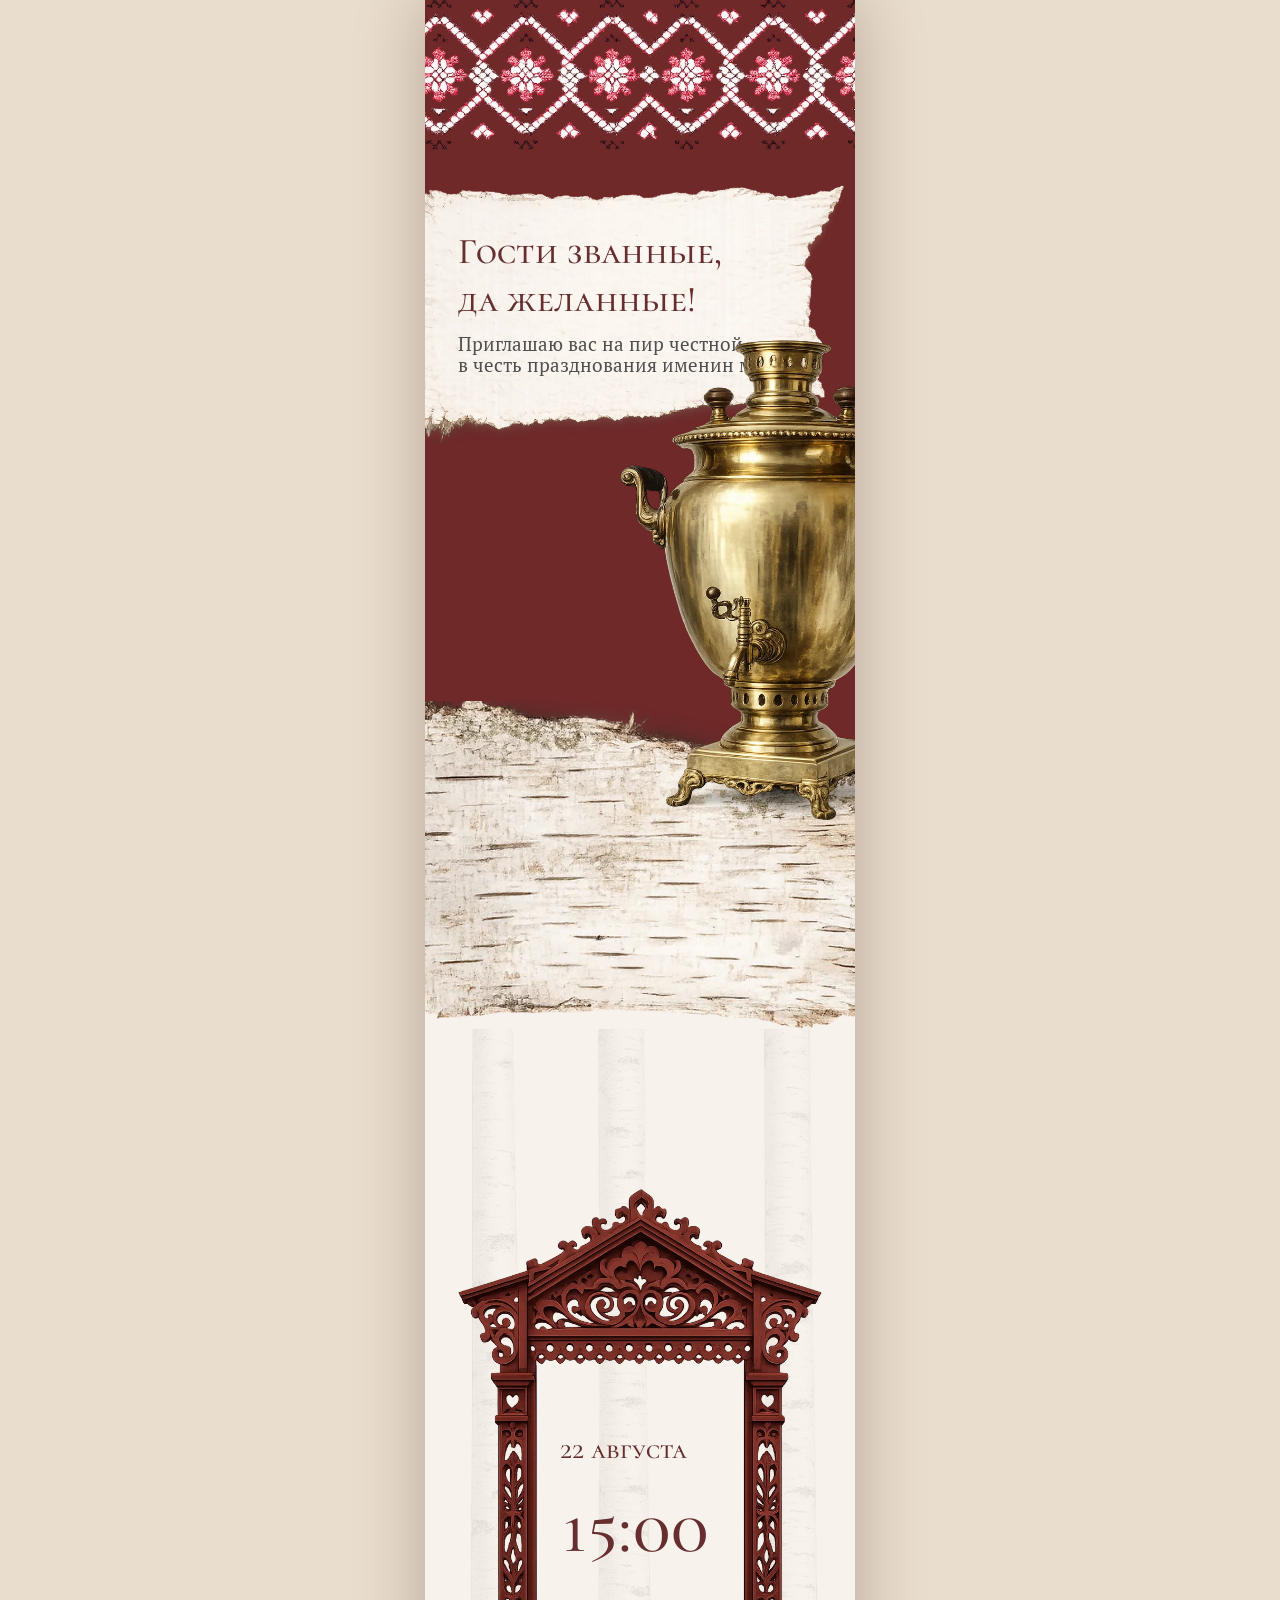
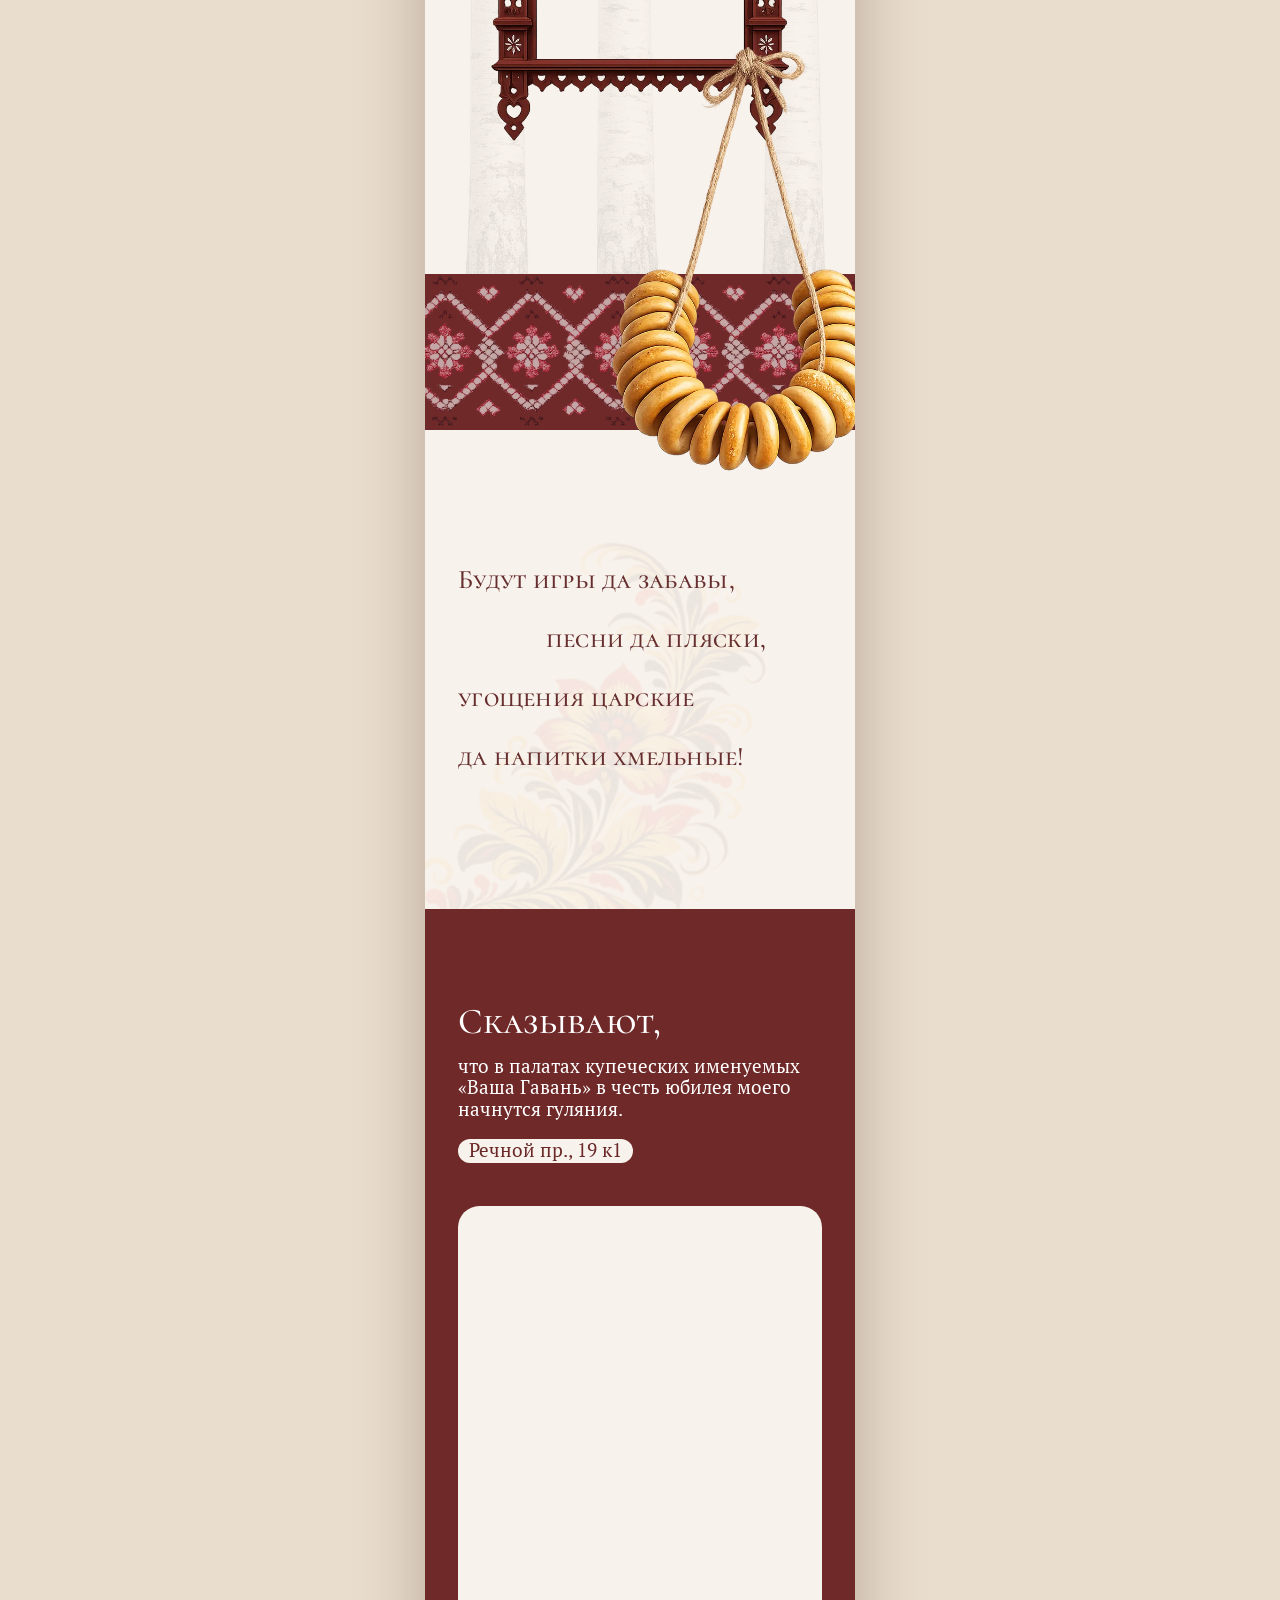
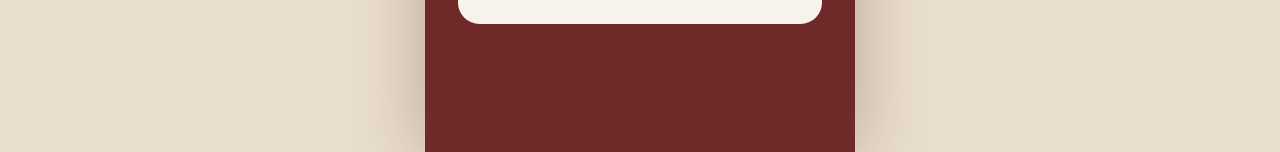
==== index.html @ eab1fe9a "feat: веб-приглашение на юбилей по макету Figma Одностраничник в русском стиле: орнаменты, самовар, " ====
<!DOCTYPE html>
<html lang="ru">
<head>
<meta charset="utf-8">
<meta name="viewport" content="width=device-width, initial-scale=1, viewport-fit=cover">
<title>Гости званные, да желанные! — 22 августа</title>

<meta name="description" content="Приглашаю вас на пир честной в честь празднования именин моих. 22 августа в 15:00, палаты купеческие «Ваша Гавань».">
<meta name="theme-color" content="#6f2929">

<meta property="og:type" content="website">
<meta property="og:title" content="Гости званные, да желанные!">
<meta property="og:description" content="Пир честной 22 августа в 15:00. Палаты купеческие «Ваша Гавань», Речной пр., 19 к1.">
<meta property="og:image" content="assets/img/og-preview.jpg">
<meta property="og:locale" content="ru_RU">
<meta name="twitter:card" content="summary_large_image">

<link rel="preconnect" href="https://fonts.googleapis.com">
<link rel="preconnect" href="https://fonts.gstatic.com" crossorigin>
<link href="https://fonts.googleapis.com/css2?family=Cormorant+Unicase:wght@500;600&family=PT+Serif:ital,wght@0,400;0,700&display=swap" rel="stylesheet">

<link rel="stylesheet" href="assets/css/style.css">
</head>
<body>

<main class="stage" id="stage">

  <!-- ============ 1. Зов ============ -->
  <section class="scene" aria-labelledby="title">

    <div class="plate plate--crimson" data-node="70:189"></div>

    <div class="art art--ornament-top reveal reveal--drop" aria-hidden="true" data-node="70:216">
      <img src="assets/img/ornament-top.webp" alt="" fetchpriority="high">
    </div>

    <div class="art art--samovar reveal reveal--from-right" aria-hidden="true" data-node="70:214">
      <img src="assets/img/samovar.webp" alt="">
    </div>

    <div class="art art--torn reveal reveal--fade" aria-hidden="true" data-node="70:212">
      <img src="assets/img/torn-paper.webp" alt="">
    </div>

    <h1 class="t t--display t--call reveal reveal--up" id="title" data-node="70:179">
      Гости званные,<br>да желанные!
    </h1>

    <p class="t t--body t--call-sub reveal reveal--up" data-delay="140" data-node="70:213">
      Приглашаю вас на пир честной<br>в честь празднования именин моих.
    </p>

    <div class="art art--birch reveal reveal--fade" aria-hidden="true" data-node="70:211">
      <img src="assets/img/birch.webp" alt="" loading="lazy">
    </div>

    <div class="art art--texture" aria-hidden="true" data-node="70:197">
      <img src="assets/img/bg-texture.webp" alt="" loading="lazy">
    </div>
  </section>

  <!-- ============ 2. Час ============ -->
  <section class="scene" aria-label="Дата и время">

    <div class="plate plate--band" data-node="70:239"></div>

    <div class="art art--nalichnik reveal reveal--scale" aria-hidden="true" data-node="70:218">
      <img src="assets/img/nalichnik.webp" alt="" loading="lazy">
    </div>

    <p class="t t--display t--date reveal reveal--up" data-delay="200" data-node="70:219">
      <time datetime="2026-08-22">22 августа</time>
    </p>

    <p class="t t--display t--time reveal reveal--up" data-delay="320" data-node="70:220">
      <time datetime="2026-08-22T15:00">15:00</time>
    </p>

    <div class="art art--ornament-mid reveal reveal--fade" aria-hidden="true" data-node="70:223">
      <img src="assets/img/ornament-top.webp" alt="" loading="lazy">
    </div>

    <div class="art art--baranki reveal reveal--drop" aria-hidden="true" data-node="70:222">
      <img src="assets/img/baranki.webp" alt="" loading="lazy">
    </div>
  </section>

  <!-- ============ 3. Забавы ============ -->
  <section class="scene" aria-label="Что будет на празднике">

    <div class="art art--floral" aria-hidden="true" data-node="70:221">
      <div class="art__tilt"><img src="assets/img/floral.webp" alt="" loading="lazy"></div>
    </div>

    <p class="t t--display t--feast t--feast-1 reveal reveal--up" data-node="70:224">Будут игры да забавы,</p>
    <p class="t t--display t--feast t--feast-2 reveal reveal--up" data-delay="120" data-node="70:225">песни да пляски,</p>
    <p class="t t--display t--feast t--feast-3 reveal reveal--up" data-delay="240" data-node="70:226">угощения царские</p>
    <p class="t t--display t--feast t--feast-4 reveal reveal--up" data-delay="360" data-node="70:227">да напитки хмельные!</p>

    <span class="treat treat--1 reveal reveal--scale" data-delay="200" aria-hidden="true" data-node="70:230"></span>
    <span class="treat treat--2 reveal reveal--scale" data-delay="440" aria-hidden="true" data-node="70:232"></span>
  </section>

  <!-- ============ 4. Место ============ -->
  <section class="scene" aria-labelledby="where-title">

    <div class="plate plate--foot" data-node="70:238"></div>

    <p class="t t--display t--where reveal reveal--up" id="where-title" data-node="70:241">Сказывают,</p>

    <p class="t t--body t--where-sub reveal reveal--up" data-delay="140" data-node="70:242">
      что в палатах купеческих именуемых<br>&laquo;Ваша Гавань&raquo; в честь юбилея моего<br>начнутся гуляния.
    </p>

    <a class="pill reveal reveal--up" data-delay="260" data-node="70:245"
       href="https://yandex.ru/maps/?text=%D0%9C%D0%BE%D1%81%D0%BA%D0%BE%D0%B2%D1%81%D0%BA%D0%B0%D1%8F%20%D0%BE%D0%B1%D0%BB%D0%B0%D1%81%D1%82%D1%8C%2C%20%D0%96%D1%83%D0%BA%D0%BE%D0%B2%D1%81%D0%BA%D0%B8%D0%B9%2C%20%D0%A0%D0%B5%D1%87%D0%BD%D0%BE%D0%B9%20%D0%BF%D1%80%D0%BE%D0%B5%D0%B7%D0%B4%2C%2019"
       target="_blank" rel="noopener">Речной пр., 19 к1</a>

    <div class="map-card reveal reveal--scale" data-delay="180" data-node="70:243">
      <iframe class="map-card__frame"
              src="https://yandex.ru/map-widget/v1/?text=%D0%9C%D0%BE%D1%81%D0%BA%D0%BE%D0%B2%D1%81%D0%BA%D0%B0%D1%8F%20%D0%BE%D0%B1%D0%BB%D0%B0%D1%81%D1%82%D1%8C%2C%20%D0%96%D1%83%D0%BA%D0%BE%D0%B2%D1%81%D0%BA%D0%B8%D0%B9%2C%20%D0%A0%D0%B5%D1%87%D0%BD%D0%BE%D0%B9%20%D0%BF%D1%80%D0%BE%D0%B5%D0%B7%D0%B4%2C%2019&amp;z=16"
              title="Карта: Ваша Гавань, Речной проезд, 19, Жуковский"
              loading="lazy" allowfullscreen></iframe>
    </div>
  </section>

</main>

<script src="assets/js/main.js" defer></script>
</body>
</html>
---- assets/css/style.css ----
/* Приглашение на юбилей — вёрстка по макету Figma «Юбилей» (node 70:178).
   Макет мобильный, 402×3134. Все координаты ниже — в единицах макета:
   1 единица = 1 пиксель Figma, пересчёт в реальные пиксели через --u.
   by MRWLTR */

:root {
  /* ширина сцены: не уже вьюпорта, не шире 430 */
  --w: min(100vw, 430px);
  /* цена одной единицы макета в реальных пикселях */
  --u: calc(var(--w) / 402);

  --crimson: #6f2929;
  --ink: #662e2e;
  --ink-pill: #6b2828;
  --body: #4f4f4f;
  --paper: #f8f2ec;

  /* Оригиналы макета — Yauza TYGRA и Radiant, лицензионные.
     Пока стоят открытые аналоги. Когда придут файлы от дизайнера:
     подключить @font-face ниже и поставить семейство первым в стек. */
  --font-display: "Yauza TYGRA", "Cormorant Unicase", "Playfair Display", Georgia, serif;
  --font-body: "Radiant", "PT Serif", Georgia, serif;
}

*,
*::before,
*::after { box-sizing: border-box; }

html { -webkit-text-size-adjust: 100%; }

body {
  margin: 0;
  background: #e9ddcd;
  color: var(--ink);
  font-family: var(--font-body);
  overflow-x: hidden;
}

/* ------------------------------------------------------------------ сцена */

.stage {
  position: relative;
  width: var(--w);
  height: calc(3134 * var(--u));
  margin-inline: auto;
  background: var(--paper);
  overflow: hidden;
  box-shadow: 0 0 calc(60 * var(--u)) rgba(58, 20, 20, .28);
}

/* секции — смысловые группы; позиционируются дети, не они сами */
.scene { display: block; }

/* -------------------------------------------------------------- заливки */

.plate {
  position: absolute;
  left: 0;
  width: calc(402 * var(--u));
  background: var(--crimson);
}

.plate--crimson { top: 0;                       height: calc(874 * var(--u)); z-index: 2; }
.plate--band    { top: calc(1752 * var(--u));   height: calc(146 * var(--u)); z-index: 8; }
.plate--foot    { top: calc(2346 * var(--u));   height: calc(788 * var(--u)); z-index: 16; }

/* ------------------------------------------------------------ иллюстрации */

.art {
  position: absolute;
  overflow: hidden;
  pointer-events: none;
}

.art img {
  position: absolute;
  display: block;
  max-width: none;
  left: 0;
  top: 0;
  width: 100%;
  height: 100%;
}

/* верхний орнамент-вышивка, частично уходит за верхний край */
.art--ornament-top {
  left: calc(-37 * var(--u));
  top: calc(-110 * var(--u));
  width: calc(555 * var(--u));
  height: calc(370 * var(--u));
  z-index: 7;
}
.art--ornament-top img { object-fit: cover; }

/* самовар — в макете отражён по горизонтали */
.art--samovar {
  left: calc(150 * var(--u));
  top: calc(277 * var(--u));
  width: calc(375 * var(--u));
  height: calc(562 * var(--u));
  z-index: 6;
}
.art--samovar img {
  object-fit: cover;
  transform: scaleX(-1);
}

/* рваная бумага под заголовком */
.art--torn {
  left: calc(-117 * var(--u));
  top: calc(170 * var(--u));
  width: calc(584 * var(--u));
  height: calc(245 * var(--u));
  z-index: 4;
}
.art--torn img { height: 158.91%; top: -30.68%; }

/* берёзовая кора, отражена по вертикали */
.art--birch {
  left: calc(-242 * var(--u));
  top: calc(655 * var(--u));
  width: calc(850 * var(--u));
  height: calc(333 * var(--u));
  z-index: 3;
}
.art--birch img {
  height: 170.38%;
  top: -39.02%;
  transform: scaleY(-1);
}

/* общая фактура поверх кремового фона */
.art--texture {
  left: calc(-32 * var(--u));
  top: calc(962 * var(--u));
  width: calc(626 * var(--u));
  height: calc(790 * var(--u));
  opacity: .1;
  mix-blend-mode: multiply;
  z-index: 1;
}
.art--texture img { height: 118.86%; top: -.06%; }

/* резной наличник с датой */
.art--nalichnik {
  left: calc(4 * var(--u));
  top: calc(1108 * var(--u));
  width: calc(394 * var(--u));
  height: calc(524 * var(--u));
  z-index: 9;
}
.art--nalichnik img { height: 112.79%; top: -4.39%; }

/* тот же орнамент, приглушённый, в середине полосы */
.art--ornament-mid {
  left: calc(-32 * var(--u));
  top: calc(1644 * var(--u));
  width: calc(555 * var(--u));
  height: calc(259 * var(--u));
  opacity: .6;
  z-index: 11;
}
.art--ornament-mid img { height: 142.86%; }

/* связка баранок на верёвке */
.art--baranki {
  left: calc(77 * var(--u));
  top: calc(1493 * var(--u));
  width: calc(440 * var(--u));
  height: calc(444 * var(--u));
  z-index: 12;
}
.art--baranki img {
  left: -.08%;
  width: 100.16%;
  height: 149.17%;
  transform-origin: 50% 0;
}

/* растительный водяной знак под текстом про забавы */
.art--floral {
  left: calc(-141 * var(--u));
  top: calc(1930 * var(--u));
  width: calc(603.263 * var(--u));
  height: calc(676.222 * var(--u));
  display: flex;
  align-items: center;
  justify-content: center;
  overflow: visible;
  z-index: 13;
}
.art__tilt {
  position: relative;
  flex: none;
  width: calc(420.067 * var(--u));
  height: calc(556.832 * var(--u));
  overflow: hidden;
  opacity: .05;
  transform: rotate(22.84deg);
}
.art__tilt img { left: -98.84%; width: 198.84%; }

/* ------------------------------------------------------------------ текст */

.t {
  position: absolute;
  margin: 0;
  white-space: nowrap;
  word-break: break-word;
}

.t--display {
  font-family: var(--font-display);
  font-weight: 500;
  color: var(--ink);
  letter-spacing: .01em;
}

.t--body {
  font-family: var(--font-body);
  font-weight: 400;
  color: var(--body);
}

.t--call {
  left: calc(31 * var(--u));
  top: calc(212 * var(--u));
  font-size: calc(34 * var(--u));
  line-height: calc(45 * var(--u));
  z-index: 5;
}

.t--call-sub {
  left: calc(31 * var(--u));
  top: calc(312 * var(--u));
  font-size: calc(18 * var(--u));
  line-height: calc(20 * var(--u));
  z-index: 5;
}

.t--date {
  left: calc(126 * var(--u));
  top: calc(1333 * var(--u));
  font-size: calc(25 * var(--u));
  line-height: calc(45 * var(--u));
  z-index: 10;
}

.t--time {
  left: calc(129 * var(--u));
  top: calc(1408 * var(--u));
  font-size: calc(64 * var(--u));
  line-height: calc(45 * var(--u));
  z-index: 10;
}

.t--feast {
  font-size: calc(25 * var(--u));
  line-height: calc(45 * var(--u));
  z-index: 14;
}
.t--feast-1 { left: calc(31 * var(--u));  top: calc(2016 * var(--u)); }
.t--feast-2 { left: calc(113 * var(--u)); top: calc(2071 * var(--u)); }
.t--feast-3 { left: calc(31 * var(--u));  top: calc(2126 * var(--u)); }
.t--feast-4 { left: calc(31 * var(--u));  top: calc(2181 * var(--u)); }

.t--where {
  left: calc(31 * var(--u));
  top: calc(2428 * var(--u));
  font-size: calc(34 * var(--u));
  line-height: calc(45 * var(--u));
  color: #fff;
  z-index: 17;
}

.t--where-sub {
  left: calc(31 * var(--u));
  top: calc(2483 * var(--u));
  font-size: calc(18 * var(--u));
  line-height: calc(20 * var(--u));
  color: #fff;
  z-index: 17;
}

/* --------------------------------------------------- съедобные украшения */

.treat {
  position: absolute;
  z-index: 15;
  background-position: center;
  background-size: cover;
  background-repeat: no-repeat;
  -webkit-mask-repeat: no-repeat;
          mask-repeat: no-repeat;
}

.treat--1 {
  left: calc(29.2 * var(--u));
  top: calc(2053.46 * var(--u));
  width: calc(77.35 * var(--u));
  height: calc(51.566 * var(--u));
  background-image: url("../img/icon-food-2.webp");
  -webkit-mask-image: url("../img/icon-food-2-m.png");
          mask-image: url("../img/icon-food-2-m.png");
  -webkit-mask-size: calc(72 * var(--u)) calc(22 * var(--u));
          mask-size: calc(72 * var(--u)) calc(22 * var(--u));
  -webkit-mask-position: calc(1.8 * var(--u)) calc(29.542 * var(--u));
          mask-position: calc(1.8 * var(--u)) calc(29.542 * var(--u));
}

.treat--2 {
  left: calc(304 * var(--u));
  top: calc(2119 * var(--u));
  width: calc(72 * var(--u));
  height: calc(48 * var(--u));
  background-image: url("../img/icon-food-1.webp");
  -webkit-mask-image: url("../img/icon-food-1-m.png");
          mask-image: url("../img/icon-food-1-m.png");
  -webkit-mask-size: calc(62 * var(--u)) calc(22 * var(--u));
          mask-size: calc(62 * var(--u)) calc(22 * var(--u));
  -webkit-mask-position: calc(3 * var(--u)) calc(18 * var(--u));
          mask-position: calc(3 * var(--u)) calc(18 * var(--u));
}

/* ------------------------------------------------------------ адрес и карта */

.pill {
  position: absolute;
  left: calc(31 * var(--u));
  top: calc(2561 * var(--u));
  min-width: calc(124 * var(--u));
  height: calc(22 * var(--u));
  padding: 0 calc(10 * var(--u));
  border-radius: calc(20 * var(--u));
  background: var(--paper);
  color: var(--ink-pill);
  font-family: var(--font-body);
  font-size: calc(18 * var(--u));
  line-height: calc(22 * var(--u));
  text-decoration: none;
  white-space: nowrap;
  z-index: 17;
  transition: transform .25s ease, box-shadow .25s ease;
}

.pill:hover,
.pill:focus-visible {
  transform: translateY(calc(-1 * var(--u)));
  box-shadow: 0 calc(4 * var(--u)) calc(12 * var(--u)) rgba(0, 0, 0, .25);
}

.map-card {
  position: absolute;
  left: calc(31 * var(--u));
  top: calc(2623 * var(--u));
  width: calc(340 * var(--u));
  height: calc(391 * var(--u));
  border-radius: calc(20 * var(--u));
  background: var(--paper);
  overflow: hidden;
  z-index: 17;
}

.map-card__frame {
  display: block;
  width: 100%;
  height: 100%;
  border: 0;
}

/* -------------------------------------------------------------- появления */

.reveal {
  opacity: 0;
  transition:
    opacity .9s cubic-bezier(.22, .68, .3, 1),
    transform .9s cubic-bezier(.22, .68, .3, 1);
}

.reveal--up        { transform: translateY(calc(30 * var(--u))); }
.reveal--drop      { transform: translateY(calc(-46 * var(--u))); }
.reveal--from-right{ transform: translateX(calc(70 * var(--u))); }
.reveal--scale     { transform: scale(.92); }
.reveal--fade      { transform: none; }

.is-in {
  opacity: 1;
  transform: none;
}

/* приглушённые слои держат свою прозрачность и после появления */
.art--ornament-mid.is-in { opacity: .6; }

/* баранки покачиваются на верёвке, когда появились */
.art--baranki.is-in img {
  animation: sway 5s ease-in-out .8s infinite;
}

@keyframes sway {
  0%, 100% { transform: rotate(-1.1deg); }
  50%      { transform: rotate(1.1deg); }
}

/* ------------------------------------------------------- бережный режим */

@media (prefers-reduced-motion: reduce) {
  .reveal {
    opacity: 1;
    transform: none;
    transition: none;
  }
  .art--baranki.is-in img { animation: none; }
  .pill { transition: none; }
}
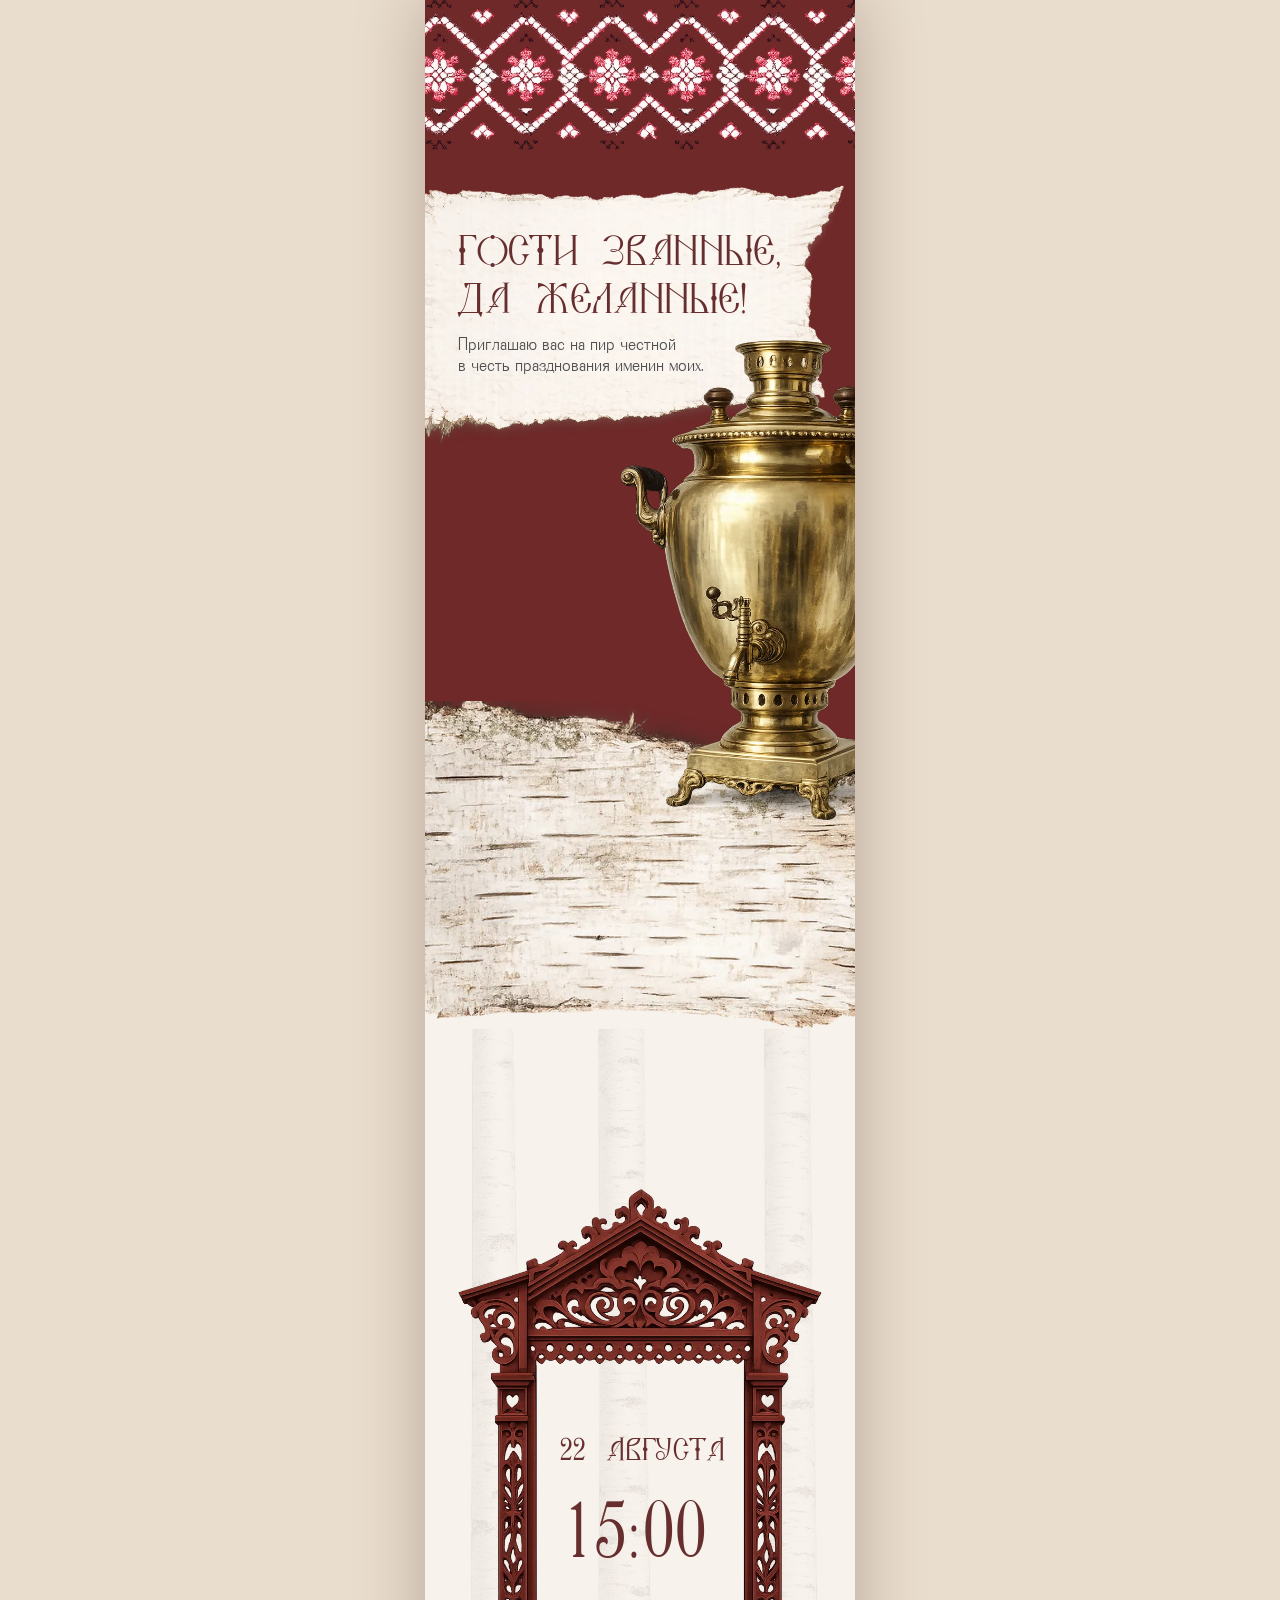
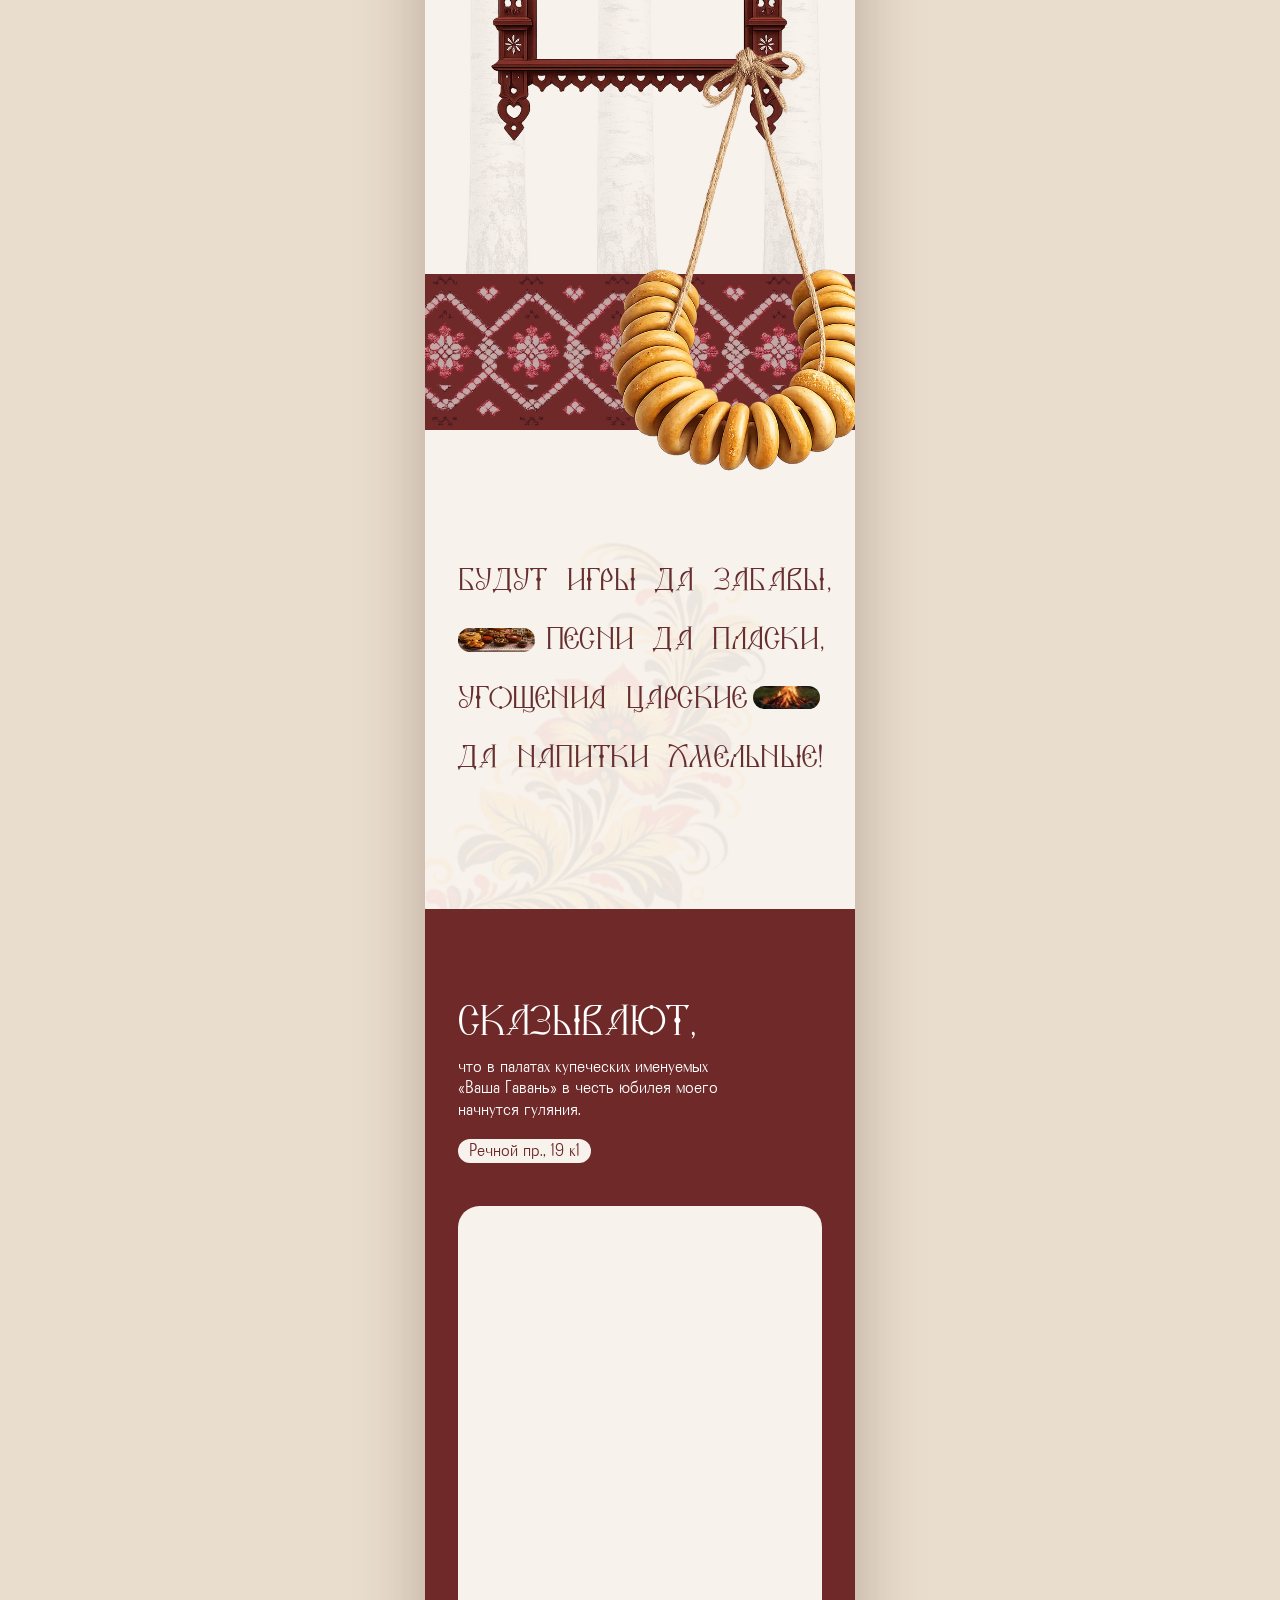
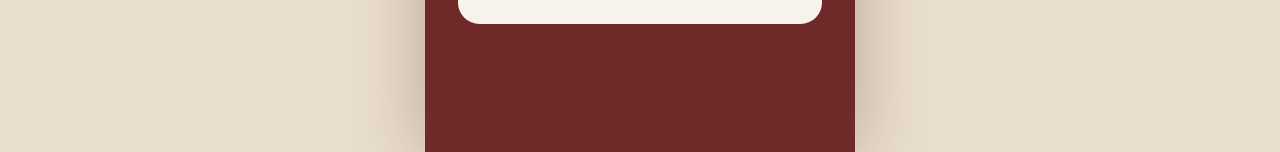
==== commit d693f881: "feat: подключены шрифты макета, починены пропавшие значки Шрифты дизайнера Yauza TYGRA и Radiant лег" ====
--- a/index.html
+++ b/index.html
@@ -15,9 +15,8 @@
 <meta property="og:locale" content="ru_RU">
 <meta name="twitter:card" content="summary_large_image">
 
-<link rel="preconnect" href="https://fonts.googleapis.com">
-<link rel="preconnect" href="https://fonts.gstatic.com" crossorigin>
-<link href="https://fonts.googleapis.com/css2?family=Cormorant+Unicase:wght@500;600&family=PT+Serif:ital,wght@0,400;0,700&display=swap" rel="stylesheet">
+<link rel="preload" href="assets/fonts/YauzaTygra.ttf" as="font" type="font/ttf" crossorigin>
+<link rel="preload" href="assets/fonts/Radiant.ttf" as="font" type="font/ttf" crossorigin>
 
 <link rel="stylesheet" href="assets/css/style.css">
 </head>
@@ -97,8 +96,8 @@
     <p class="t t--display t--feast t--feast-3 reveal reveal--up" data-delay="240" data-node="70:226">угощения царские</p>
     <p class="t t--display t--feast t--feast-4 reveal reveal--up" data-delay="360" data-node="70:227">да напитки хмельные!</p>
 
-    <span class="treat treat--1 reveal reveal--scale" data-delay="200" aria-hidden="true" data-node="70:230"></span>
-    <span class="treat treat--2 reveal reveal--scale" data-delay="440" aria-hidden="true" data-node="70:232"></span>
+    <span class="treat treat--1 reveal reveal--scale" data-delay="200" aria-hidden="true" data-node="70:231"><span class="treat__art"></span></span>
+    <span class="treat treat--2 reveal reveal--scale" data-delay="440" aria-hidden="true" data-node="70:234"><span class="treat__art"></span></span>
   </section>
 
   <!-- ============ 4. Место ============ -->
--- a/assets/css/style.css
+++ b/assets/css/style.css
@@ -2,6 +2,26 @@
    Макет мобильный, 402×3134. Все координаты ниже — в единицах макета:
    1 единица = 1 пиксель Figma, пересчёт в реальные пиксели через --u.
    by MRWLTR */
+
+/* --------------------------------------------------- шрифты макета */
+/* Оригиналы из Figma: заголовки — Yauza TYGRA, текст — Radiant.
+   Файлы лежат в репозитории, внешних загрузок нет. */
+
+@font-face {
+  font-family: "Yauza TYGRA";
+  src: url("../fonts/YauzaTygra.ttf") format("truetype");
+  font-weight: normal;
+  font-style: normal;
+  font-display: swap;
+}
+
+@font-face {
+  font-family: "Radiant";
+  src: url("../fonts/Radiant.ttf") format("truetype");
+  font-weight: normal;
+  font-style: normal;
+  font-display: swap;
+}
 
 :root {
   /* ширина сцены: не уже вьюпорта, не шире 430 */
@@ -15,9 +35,7 @@
   --body: #4f4f4f;
   --paper: #f8f2ec;
 
-  /* Оригиналы макета — Yauza TYGRA и Radiant, лицензионные.
-     Пока стоят открытые аналоги. Когда придут файлы от дизайнера:
-     подключить @font-face ниже и поставить семейство первым в стек. */
+  /* Шрифты макета подключены выше; дальше по стеку — запасные. */
   --font-display: "Yauza TYGRA", "Cormorant Unicase", "Playfair Display", Georgia, serif;
   --font-body: "Radiant", "PT Serif", Georgia, serif;
 }
@@ -211,7 +229,8 @@
 
 .t--display {
   font-family: var(--font-display);
-  font-weight: 500;
+  /* в макете единственное начертание Yauza TYGRA Regular — жирность не наводить */
+  font-weight: 400;
   color: var(--ink);
   letter-spacing: .01em;
 }
@@ -284,42 +303,54 @@
 
 /* --------------------------------------------------- съедобные украшения */
 
+/* В макете это Mask group: снимок еды обрезан скруглённой плашкой (rx 11).
+   Обрезка сделана рамкой с overflow, а не mask-image — так значки видны
+   и по file://, где браузер запрещает внешние маски. */
+
 .treat {
   position: absolute;
+  display: block;
+  overflow: hidden;
+  border-radius: calc(11 * var(--u));
   z-index: 15;
+}
+
+.treat__art {
+  position: absolute;
+  display: block;
   background-position: center;
   background-size: cover;
   background-repeat: no-repeat;
-  -webkit-mask-repeat: no-repeat;
-          mask-repeat: no-repeat;
-}
-
+}
+
+/* плашка 70:228 — 72×22 в точке (31, 2083) */
 .treat--1 {
-  left: calc(29.2 * var(--u));
-  top: calc(2053.46 * var(--u));
+  left: calc(31 * var(--u));
+  top: calc(2083 * var(--u));
+  width: calc(72 * var(--u));
+  height: calc(22 * var(--u));
+}
+.treat--1 .treat__art {
+  left: calc(-1.8 * var(--u));
+  top: calc(-29.542 * var(--u));
   width: calc(77.35 * var(--u));
   height: calc(51.566 * var(--u));
   background-image: url("../img/icon-food-2.webp");
-  -webkit-mask-image: url("../img/icon-food-2-m.png");
-          mask-image: url("../img/icon-food-2-m.png");
-  -webkit-mask-size: calc(72 * var(--u)) calc(22 * var(--u));
-          mask-size: calc(72 * var(--u)) calc(22 * var(--u));
-  -webkit-mask-position: calc(1.8 * var(--u)) calc(29.542 * var(--u));
-          mask-position: calc(1.8 * var(--u)) calc(29.542 * var(--u));
-}
-
+}
+
+/* плашка 70:229 — 62×22 в точке (307, 2137) */
 .treat--2 {
-  left: calc(304 * var(--u));
-  top: calc(2119 * var(--u));
+  left: calc(307 * var(--u));
+  top: calc(2137 * var(--u));
+  width: calc(62 * var(--u));
+  height: calc(22 * var(--u));
+}
+.treat--2 .treat__art {
+  left: calc(-3 * var(--u));
+  top: calc(-18 * var(--u));
   width: calc(72 * var(--u));
   height: calc(48 * var(--u));
   background-image: url("../img/icon-food-1.webp");
-  -webkit-mask-image: url("../img/icon-food-1-m.png");
-          mask-image: url("../img/icon-food-1-m.png");
-  -webkit-mask-size: calc(62 * var(--u)) calc(22 * var(--u));
-          mask-size: calc(62 * var(--u)) calc(22 * var(--u));
-  -webkit-mask-position: calc(3 * var(--u)) calc(18 * var(--u));
-          mask-position: calc(3 * var(--u)) calc(18 * var(--u));
 }
 
 /* ------------------------------------------------------------ адрес и карта */
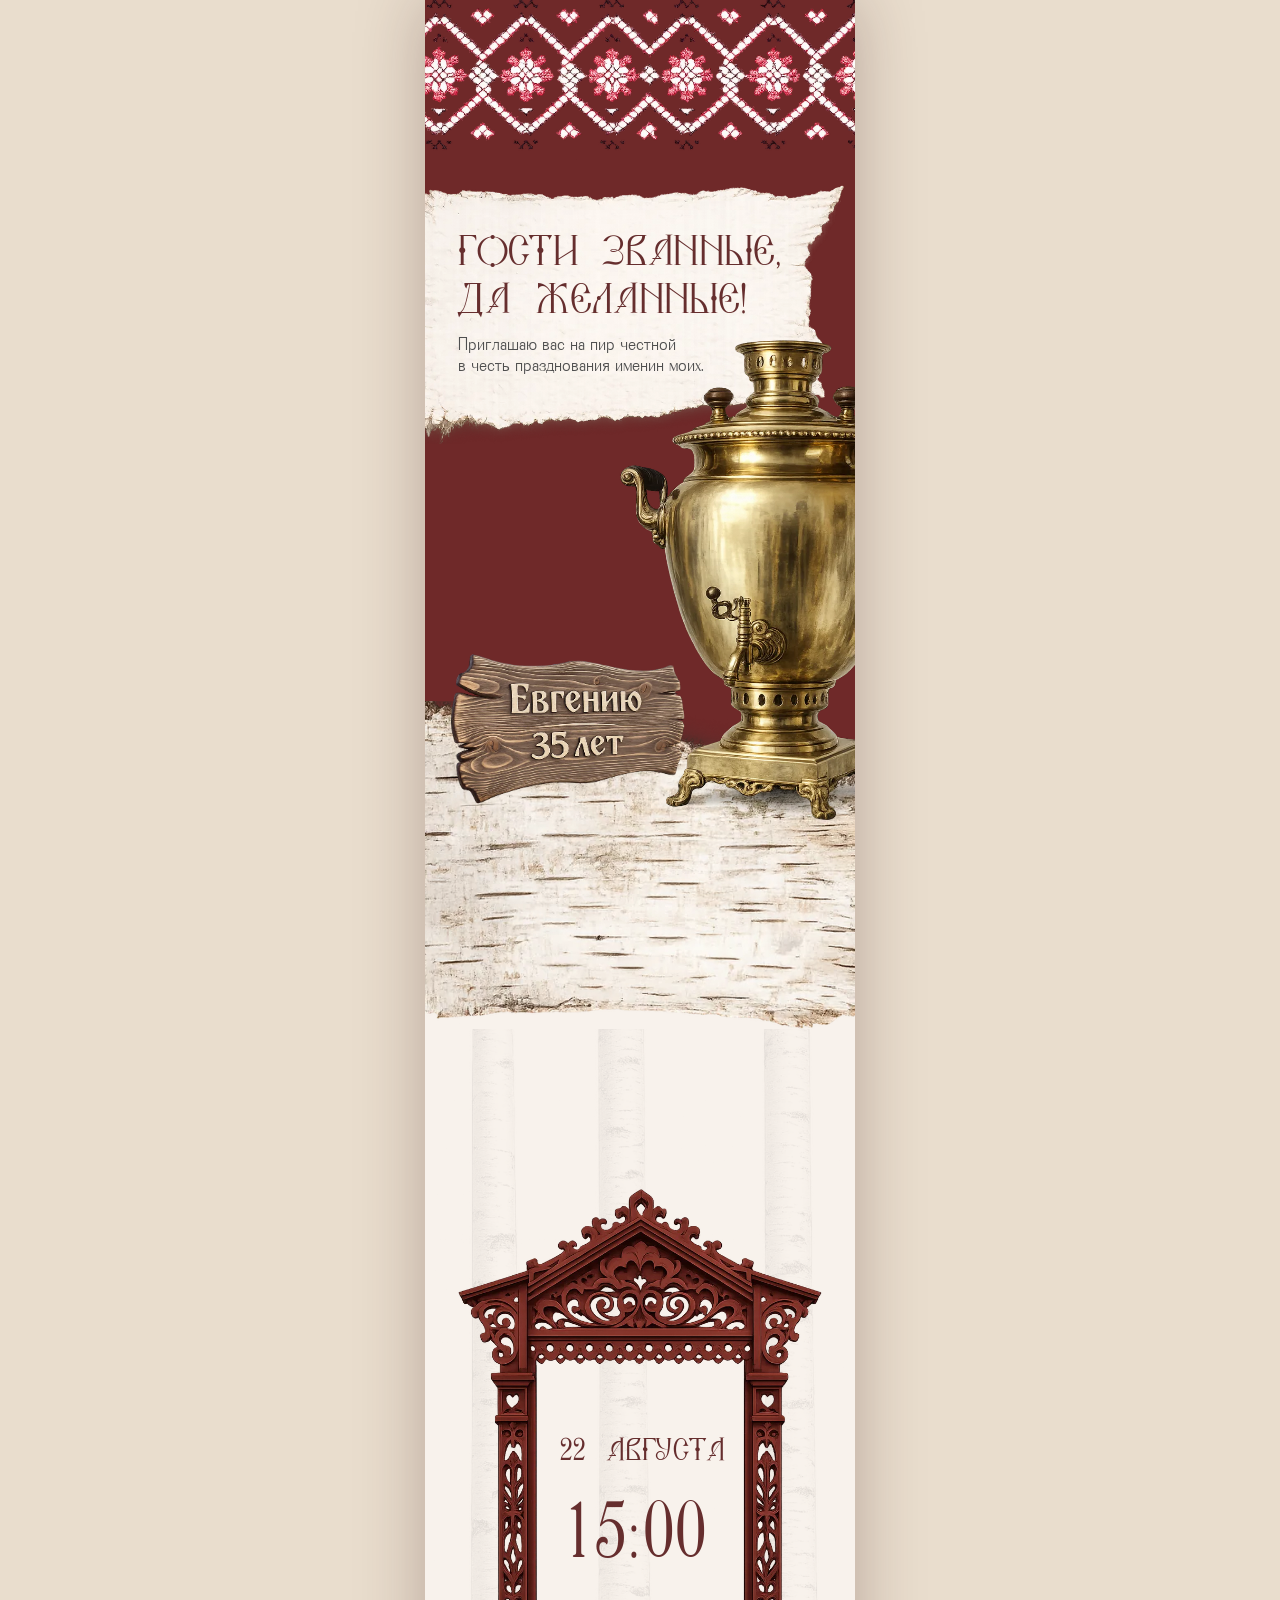
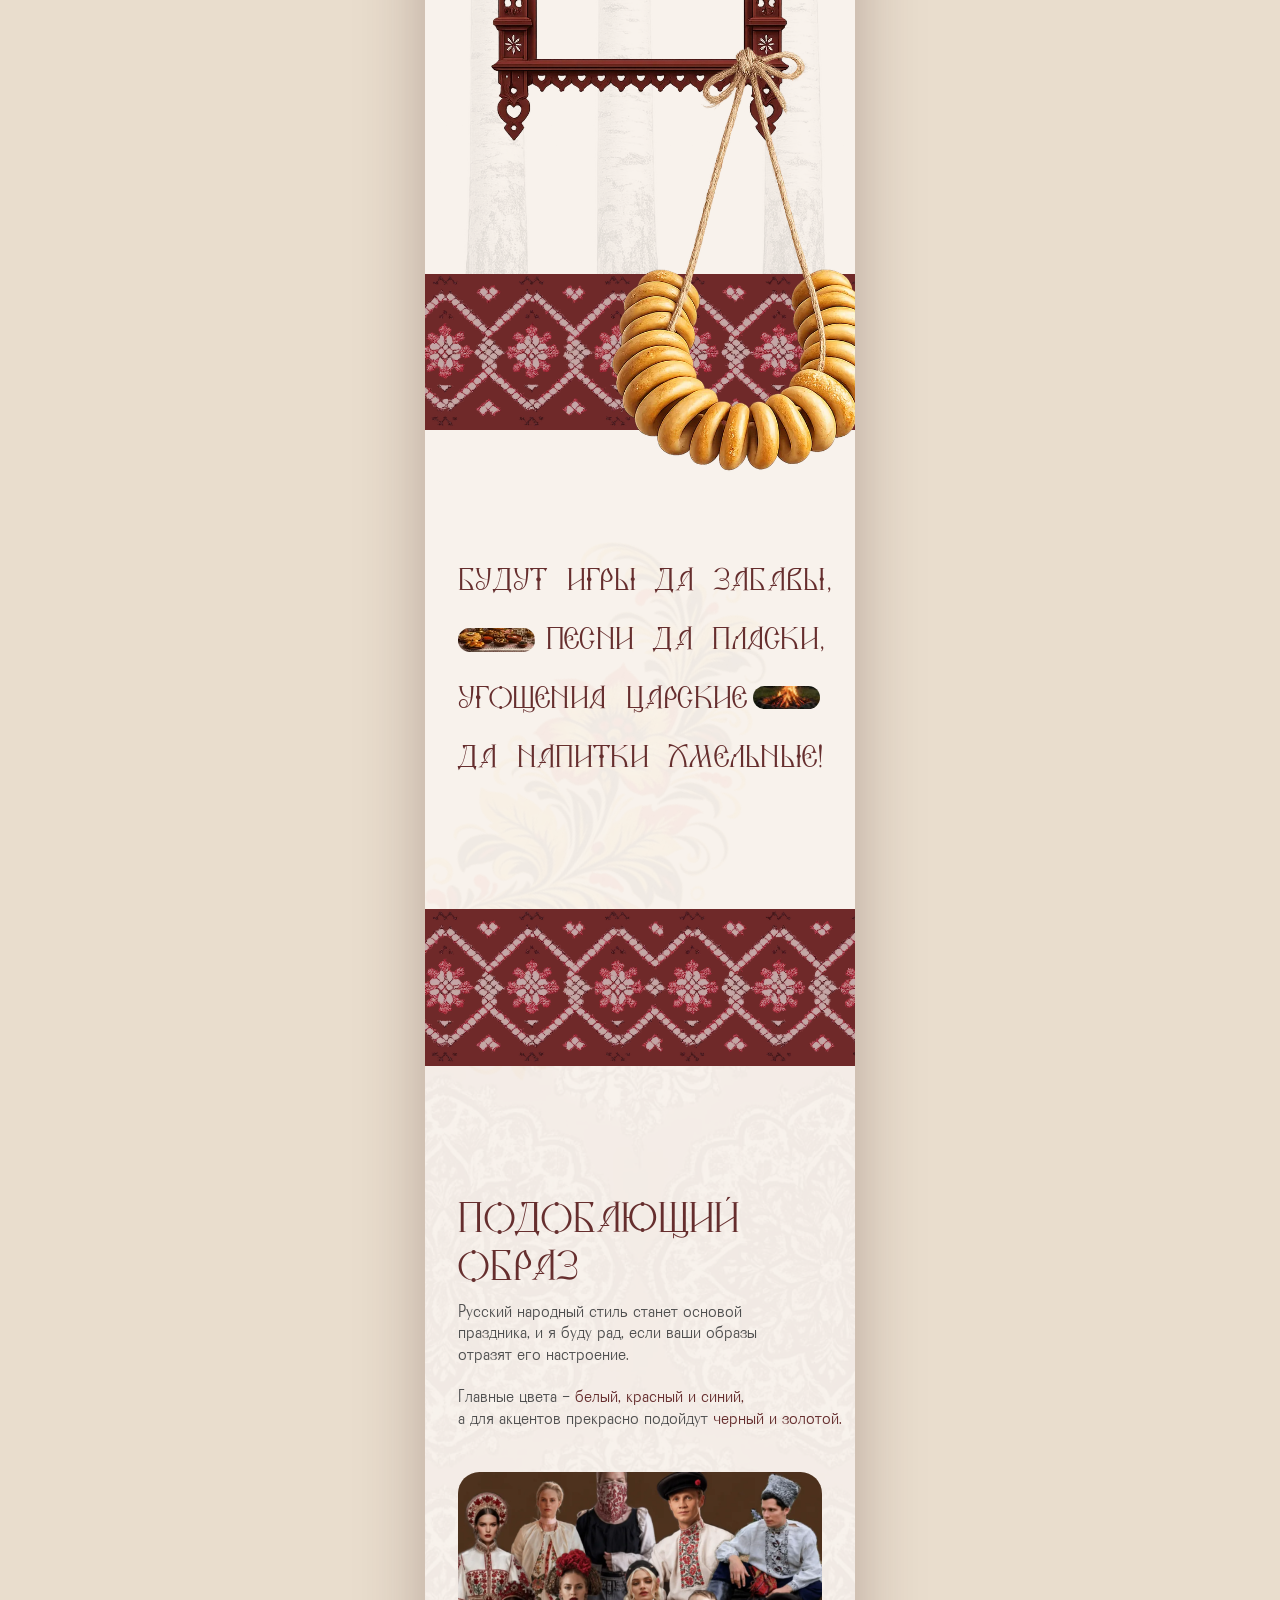
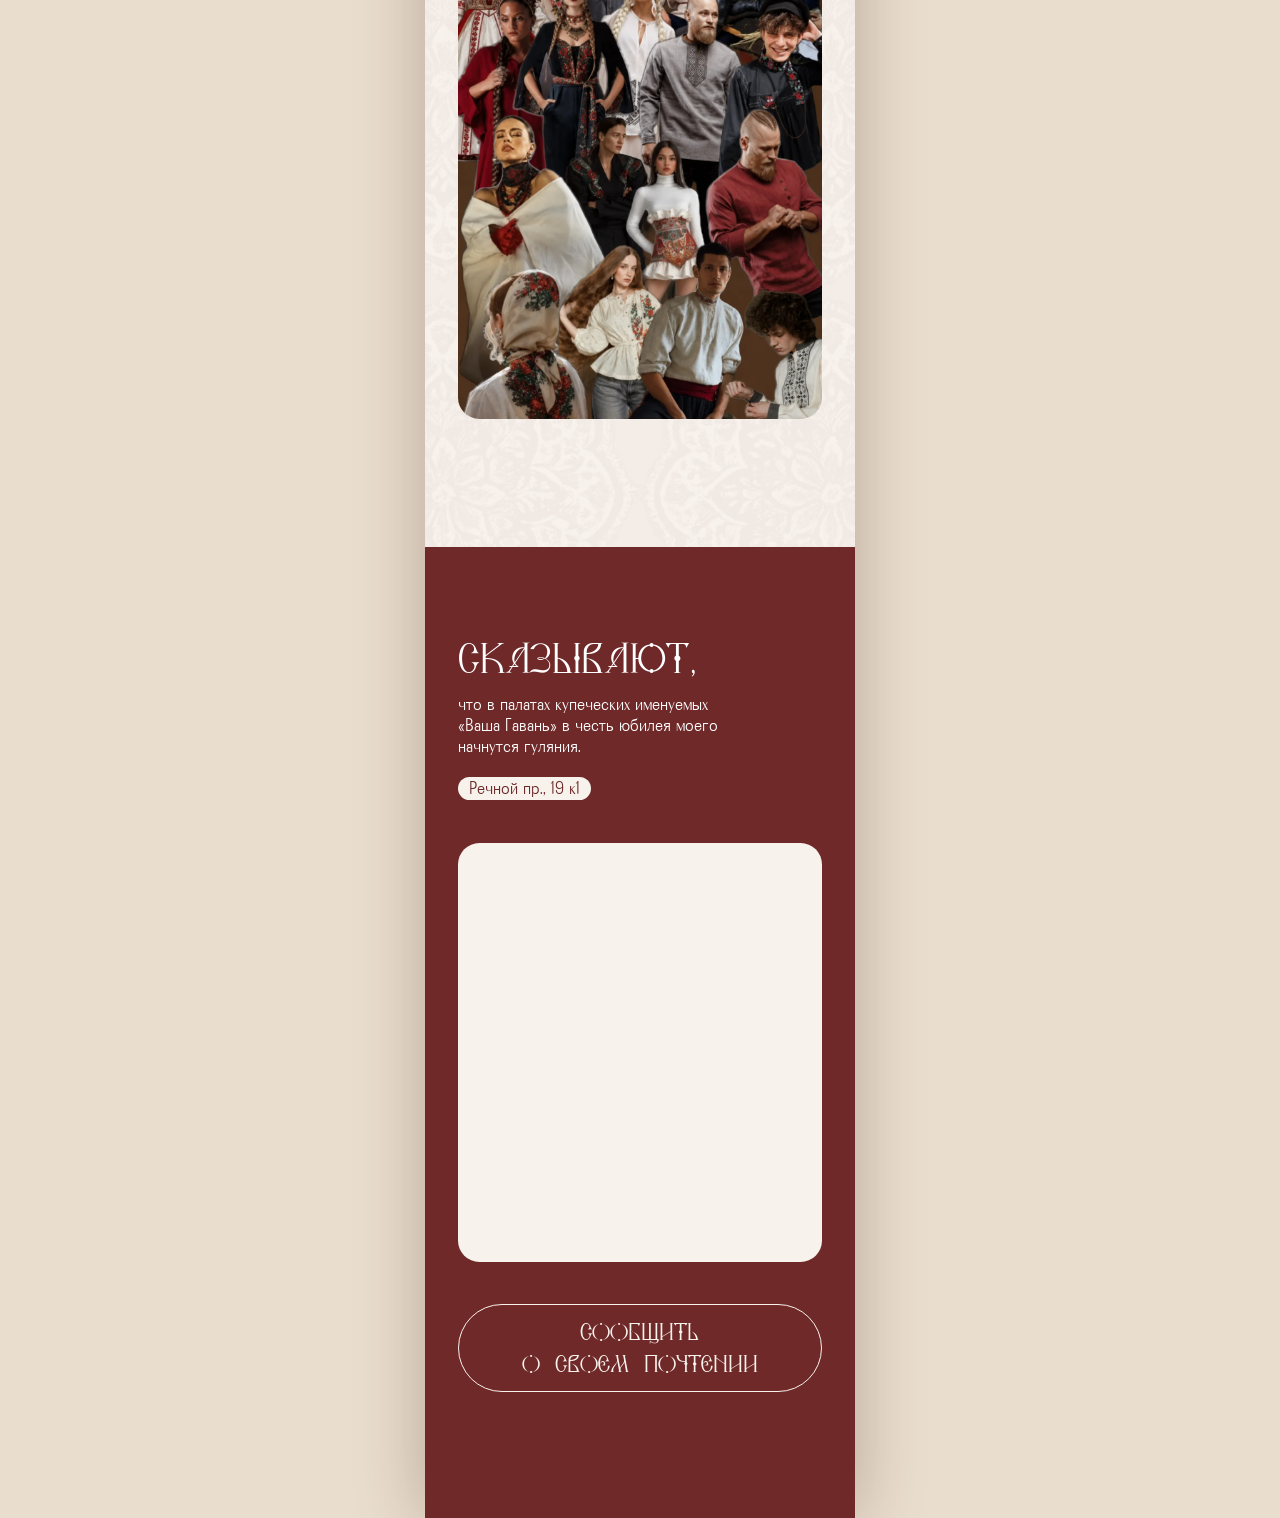
==== commit c5ad46a8: "feat: редакция макета от 2026-07-29 - образ гостей, табличка, кнопка отклика Принята новая копия Fig" ====
--- a/index.html
+++ b/index.html
@@ -5,12 +5,12 @@
 <meta name="viewport" content="width=device-width, initial-scale=1, viewport-fit=cover">
 <title>Гости званные, да желанные! — 22 августа</title>
 
-<meta name="description" content="Приглашаю вас на пир честной в честь празднования именин моих. 22 августа в 15:00, палаты купеческие «Ваша Гавань».">
+<meta name="description" content="Евгению 35 лет. Приглашаю вас на пир честной в честь празднования именин моих. 22 августа в 15:00, палаты купеческие «Ваша Гавань».">
 <meta name="theme-color" content="#6f2929">
 
 <meta property="og:type" content="website">
 <meta property="og:title" content="Гости званные, да желанные!">
-<meta property="og:description" content="Пир честной 22 августа в 15:00. Палаты купеческие «Ваша Гавань», Речной пр., 19 к1.">
+<meta property="og:description" content="Евгению 35 лет. Пир честной 22 августа в 15:00. Палаты купеческие «Ваша Гавань», Речной пр., 19 к1.">
 <meta property="og:image" content="assets/img/og-preview.jpg">
 <meta property="og:locale" content="ru_RU">
 <meta name="twitter:card" content="summary_large_image">
@@ -39,6 +39,10 @@
 
     <div class="art art--torn reveal reveal--fade" aria-hidden="true" data-node="70:212">
       <img src="assets/img/torn-paper.webp" alt="">
+    </div>
+
+    <div class="art art--plaque reveal reveal--drop" data-delay="420" data-node="95:28">
+      <img src="assets/img/plaque.webp" alt="Евгению 35 лет">
     </div>
 
     <h1 class="t t--display t--call reveal reveal--up" id="title" data-node="70:179">
@@ -100,7 +104,37 @@
     <span class="treat treat--2 reveal reveal--scale" data-delay="440" aria-hidden="true" data-node="70:234"><span class="treat__art"></span></span>
   </section>
 
-  <!-- ============ 4. Место ============ -->
+  <!-- ============ 4. Образ ============ -->
+  <section class="scene" aria-labelledby="dress-title">
+
+    <div class="art art--dress-bg" aria-hidden="true" data-node="95:20">
+      <img src="assets/img/dress-bg.webp" alt="" loading="lazy">
+    </div>
+
+    <div class="plate plate--band-2" data-node="95:17"></div>
+
+    <div class="art art--ornament-band-2 reveal reveal--fade" aria-hidden="true" data-node="95:18">
+      <img src="assets/img/ornament-top.webp" alt="" loading="lazy">
+    </div>
+
+    <p class="t t--display t--dress reveal reveal--up" id="dress-title" data-node="95:2">
+      подобающий<br>образ
+    </p>
+
+    <p class="t t--body t--dress-sub reveal reveal--up" data-delay="140" data-node="95:21">
+      Русский народный стиль станет основой<br>
+      праздника, и я буду рад, если ваши образы<br>
+      отразят его настроение.<br><br>
+      Главные цвета – <span class="hl">белый, красный и синий,</span><br>
+      а для акцентов прекрасно подойдут <span class="hl">черный и золотой.</span>
+    </p>
+
+    <div class="dress-photo reveal reveal--scale" data-delay="220" data-node="95:7">
+      <img src="assets/img/dress-code.webp" alt="Гости в русских народных костюмах" loading="lazy">
+    </div>
+  </section>
+
+  <!-- ============ 5. Место ============ -->
   <section class="scene" aria-labelledby="where-title">
 
     <div class="plate plate--foot" data-node="70:238"></div>
@@ -121,6 +155,12 @@
               title="Карта: Ваша Гавань, Речной проезд, 19, Жуковский"
               loading="lazy" allowfullscreen></iframe>
     </div>
+
+    <!-- Дизайнер не дал кнопке адреса назначения. Когда он появится, этот span
+         меняется на <a href="…"> — стили у обоих общие. -->
+    <span class="cta reveal reveal--up" data-delay="160" data-node="95:34">
+      сообщить<br>о своем почтении
+    </span>
   </section>
 
 </main>
--- a/assets/css/style.css
+++ b/assets/css/style.css
@@ -1,5 +1,5 @@
 /* Приглашение на юбилей — вёрстка по макету Figma «Юбилей» (node 70:178).
-   Макет мобильный, 402×3134. Все координаты ниже — в единицах макета:
+   Макет мобильный, 402×4411. Все координаты ниже — в единицах макета:
    1 единица = 1 пиксель Figma, пересчёт в реальные пиксели через --u.
    by MRWLTR */
 
@@ -59,7 +59,7 @@
 .stage {
   position: relative;
   width: var(--w);
-  height: calc(3134 * var(--u));
+  height: calc(4411 * var(--u));
   margin-inline: auto;
   background: var(--paper);
   overflow: hidden;
@@ -78,9 +78,10 @@
   background: var(--crimson);
 }
 
-.plate--crimson { top: 0;                       height: calc(874 * var(--u)); z-index: 2; }
-.plate--band    { top: calc(1752 * var(--u));   height: calc(146 * var(--u)); z-index: 8; }
-.plate--foot    { top: calc(2346 * var(--u));   height: calc(788 * var(--u)); z-index: 16; }
+.plate--crimson { top: 0;                       height: calc(874 * var(--u)); z-index: 3; }
+.plate--band    { top: calc(1752 * var(--u));   height: calc(146 * var(--u)); z-index: 11; }
+.plate--band-2  { top: calc(2346 * var(--u));   height: calc(146 * var(--u)); z-index: 29; }
+.plate--foot    { top: calc(3503 * var(--u));   height: calc(908 * var(--u)); z-index: 21; }
 
 /* ------------------------------------------------------------ иллюстрации */
 
@@ -106,9 +107,19 @@
   top: calc(-110 * var(--u));
   width: calc(555 * var(--u));
   height: calc(370 * var(--u));
-  z-index: 7;
+  z-index: 9;
 }
 .art--ornament-top img { object-fit: cover; }
+
+/* деревянная табличка «Евгению 35 лет» — висит на берёзе под самоваром */
+.art--plaque {
+  left: calc(12 * var(--u));
+  top: calc(561 * var(--u));
+  width: calc(241 * var(--u));
+  height: calc(241 * var(--u));
+  z-index: 10;
+}
+.art--plaque img { object-fit: cover; }
 
 /* самовар — в макете отражён по горизонтали */
 .art--samovar {
@@ -116,7 +127,7 @@
   top: calc(277 * var(--u));
   width: calc(375 * var(--u));
   height: calc(562 * var(--u));
-  z-index: 6;
+  z-index: 8;
 }
 .art--samovar img {
   object-fit: cover;
@@ -129,7 +140,7 @@
   top: calc(170 * var(--u));
   width: calc(584 * var(--u));
   height: calc(245 * var(--u));
-  z-index: 4;
+  z-index: 5;
 }
 .art--torn img { height: 158.91%; top: -30.68%; }
 
@@ -139,7 +150,7 @@
   top: calc(655 * var(--u));
   width: calc(850 * var(--u));
   height: calc(333 * var(--u));
-  z-index: 3;
+  z-index: 4;
 }
 .art--birch img {
   height: 170.38%;
@@ -155,9 +166,20 @@
   height: calc(790 * var(--u));
   opacity: .1;
   mix-blend-mode: multiply;
+  z-index: 2;
+}
+.art--texture img { height: 118.86%; top: -.06%; }
+
+/* фактура под блоком про образ гостей — почти невидимая, задаёт тон бумаге */
+.art--dress-bg {
+  left: calc(-164 * var(--u));
+  top: calc(2492 * var(--u));
+  width: calc(726 * var(--u));
+  height: calc(1089 * var(--u));
+  opacity: .03;
   z-index: 1;
 }
-.art--texture img { height: 118.86%; top: -.06%; }
+.art--dress-bg img { object-fit: cover; }
 
 /* резной наличник с датой */
 .art--nalichnik {
@@ -165,20 +187,24 @@
   top: calc(1108 * var(--u));
   width: calc(394 * var(--u));
   height: calc(524 * var(--u));
-  z-index: 9;
+  z-index: 12;
 }
 .art--nalichnik img { height: 112.79%; top: -4.39%; }
 
-/* тот же орнамент, приглушённый, в середине полосы */
-.art--ornament-mid {
+/* тот же орнамент, приглушённый: лежит ровно по бордовым полосам-разделителям.
+   Обе полосы одинаковы по геометрии, различаются только высотой залегания. */
+.art--ornament-mid,
+.art--ornament-band-2 {
   left: calc(-32 * var(--u));
-  top: calc(1644 * var(--u));
   width: calc(555 * var(--u));
-  height: calc(259 * var(--u));
+  height: calc(146 * var(--u));
   opacity: .6;
-  z-index: 11;
-}
-.art--ornament-mid img { height: 142.86%; }
+}
+.art--ornament-mid img,
+.art--ornament-band-2 img { height: 253.42%; top: -73.97%; }
+
+.art--ornament-mid    { top: calc(1752 * var(--u)); z-index: 15; }
+.art--ornament-band-2 { top: calc(2346 * var(--u)); z-index: 30; }
 
 /* связка баранок на верёвке */
 .art--baranki {
@@ -186,7 +212,7 @@
   top: calc(1493 * var(--u));
   width: calc(440 * var(--u));
   height: calc(444 * var(--u));
-  z-index: 12;
+  z-index: 16;
 }
 .art--baranki img {
   left: -.08%;
@@ -205,7 +231,7 @@
   align-items: center;
   justify-content: center;
   overflow: visible;
-  z-index: 13;
+  z-index: 17;
 }
 .art__tilt {
   position: relative;
@@ -213,7 +239,7 @@
   width: calc(420.067 * var(--u));
   height: calc(556.832 * var(--u));
   overflow: hidden;
-  opacity: .05;
+  opacity: .03;
   transform: rotate(22.84deg);
 }
 .art__tilt img { left: -98.84%; width: 198.84%; }
@@ -246,7 +272,7 @@
   top: calc(212 * var(--u));
   font-size: calc(34 * var(--u));
   line-height: calc(45 * var(--u));
-  z-index: 5;
+  z-index: 7;
 }
 
 .t--call-sub {
@@ -254,7 +280,7 @@
   top: calc(312 * var(--u));
   font-size: calc(18 * var(--u));
   line-height: calc(20 * var(--u));
-  z-index: 5;
+  z-index: 6;
 }
 
 .t--date {
@@ -262,7 +288,7 @@
   top: calc(1333 * var(--u));
   font-size: calc(25 * var(--u));
   line-height: calc(45 * var(--u));
-  z-index: 10;
+  z-index: 13;
 }
 
 .t--time {
@@ -270,35 +296,54 @@
   top: calc(1408 * var(--u));
   font-size: calc(64 * var(--u));
   line-height: calc(45 * var(--u));
-  z-index: 10;
+  z-index: 14;
 }
 
 .t--feast {
   font-size: calc(25 * var(--u));
   line-height: calc(45 * var(--u));
-  z-index: 14;
+  z-index: 18;
 }
 .t--feast-1 { left: calc(31 * var(--u));  top: calc(2016 * var(--u)); }
 .t--feast-2 { left: calc(113 * var(--u)); top: calc(2071 * var(--u)); }
 .t--feast-3 { left: calc(31 * var(--u));  top: calc(2126 * var(--u)); }
 .t--feast-4 { left: calc(31 * var(--u));  top: calc(2181 * var(--u)); }
 
+.t--dress {
+  left: calc(31 * var(--u));
+  top: calc(2612 * var(--u));
+  font-size: calc(34 * var(--u));
+  line-height: calc(45 * var(--u));
+  z-index: 27;
+}
+
+.t--dress-sub {
+  left: calc(31 * var(--u));
+  top: calc(2712 * var(--u));
+  font-size: calc(18 * var(--u));
+  line-height: calc(20 * var(--u));
+  z-index: 24;
+}
+
+/* цвета наряда дизайнер выделил не жирностью, а тоном — начертание у Radiant одно */
+.hl { color: var(--ink); }
+
 .t--where {
   left: calc(31 * var(--u));
-  top: calc(2428 * var(--u));
+  top: calc(3585 * var(--u));
   font-size: calc(34 * var(--u));
   line-height: calc(45 * var(--u));
   color: #fff;
-  z-index: 17;
+  z-index: 22;
 }
 
 .t--where-sub {
   left: calc(31 * var(--u));
-  top: calc(2483 * var(--u));
+  top: calc(3640 * var(--u));
   font-size: calc(18 * var(--u));
   line-height: calc(20 * var(--u));
   color: #fff;
-  z-index: 17;
+  z-index: 23;
 }
 
 /* --------------------------------------------------- съедобные украшения */
@@ -312,7 +357,6 @@
   display: block;
   overflow: hidden;
   border-radius: calc(11 * var(--u));
-  z-index: 15;
 }
 
 .treat__art {
@@ -329,6 +373,7 @@
   top: calc(2083 * var(--u));
   width: calc(72 * var(--u));
   height: calc(22 * var(--u));
+  z-index: 20;
 }
 .treat--1 .treat__art {
   left: calc(-1.8 * var(--u));
@@ -344,6 +389,7 @@
   top: calc(2137 * var(--u));
   width: calc(62 * var(--u));
   height: calc(22 * var(--u));
+  z-index: 19;
 }
 .treat--2 .treat__art {
   left: calc(-3 * var(--u));
@@ -353,12 +399,34 @@
   background-image: url("../img/icon-food-1.webp");
 }
 
+/* ------------------------------------------------------- подобающий образ */
+
+/* В макете это Mask group: снимок гостей обрезан прямоугольником со скруглением 20.
+   Как и у значков еды, обрезка сделана рамкой с overflow — не mask-image. */
+.dress-photo {
+  position: absolute;
+  left: calc(31 * var(--u));
+  top: calc(2872 * var(--u));
+  width: calc(340 * var(--u));
+  height: calc(511 * var(--u));
+  border-radius: calc(20 * var(--u));
+  overflow: hidden;
+  z-index: 28;
+}
+
+.dress-photo img {
+  display: block;
+  width: 100%;
+  height: 100%;
+  object-fit: cover;
+}
+
 /* ------------------------------------------------------------ адрес и карта */
 
 .pill {
   position: absolute;
   left: calc(31 * var(--u));
-  top: calc(2561 * var(--u));
+  top: calc(3718 * var(--u));
   min-width: calc(124 * var(--u));
   height: calc(22 * var(--u));
   padding: 0 calc(10 * var(--u));
@@ -370,7 +438,7 @@
   line-height: calc(22 * var(--u));
   text-decoration: none;
   white-space: nowrap;
-  z-index: 17;
+  z-index: 25;
   transition: transform .25s ease, box-shadow .25s ease;
 }
 
@@ -383,13 +451,13 @@
 .map-card {
   position: absolute;
   left: calc(31 * var(--u));
-  top: calc(2623 * var(--u));
+  top: calc(3780 * var(--u));
   width: calc(340 * var(--u));
   height: calc(391 * var(--u));
   border-radius: calc(20 * var(--u));
   background: var(--paper);
   overflow: hidden;
-  z-index: 17;
+  z-index: 26;
 }
 
 .map-card__frame {
@@ -399,6 +467,39 @@
   border: 0;
 }
 
+/* --------------------------------------------------------------- отзовитесь */
+
+/* Пока это span: адреса назначения дизайнер не дал. Селектор перечисляет и <a>,
+   чтобы при появлении ссылки хватило поменять один тег в разметке. */
+.cta,
+a.cta {
+  position: absolute;
+  left: calc(31 * var(--u));
+  top: calc(4211 * var(--u));
+  display: flex;
+  align-items: center;
+  justify-content: center;
+  width: calc(340 * var(--u));
+  padding: calc(10 * var(--u));
+  border: calc(1 * var(--u)) solid var(--paper);
+  border-radius: calc(50 * var(--u));
+  color: var(--paper);
+  font-family: var(--font-display);
+  font-weight: 400;
+  font-size: calc(20 * var(--u));
+  line-height: calc(30 * var(--u));
+  text-align: center;
+  text-decoration: none;
+  z-index: 31;
+  transition: background-color .25s ease, color .25s ease;
+}
+
+a.cta:hover,
+a.cta:focus-visible {
+  background: var(--paper);
+  color: var(--crimson);
+}
+
 /* -------------------------------------------------------------- появления */
 
 .reveal {
@@ -420,7 +521,8 @@
 }
 
 /* приглушённые слои держат свою прозрачность и после появления */
-.art--ornament-mid.is-in { opacity: .6; }
+.art--ornament-mid.is-in,
+.art--ornament-band-2.is-in { opacity: .6; }
 
 /* баранки покачиваются на верёвке, когда появились */
 .art--baranki.is-in img {
@@ -441,5 +543,6 @@
     transition: none;
   }
   .art--baranki.is-in img { animation: none; }
-  .pill { transition: none; }
-}
+  .pill,
+  .cta { transition: none; }
+}
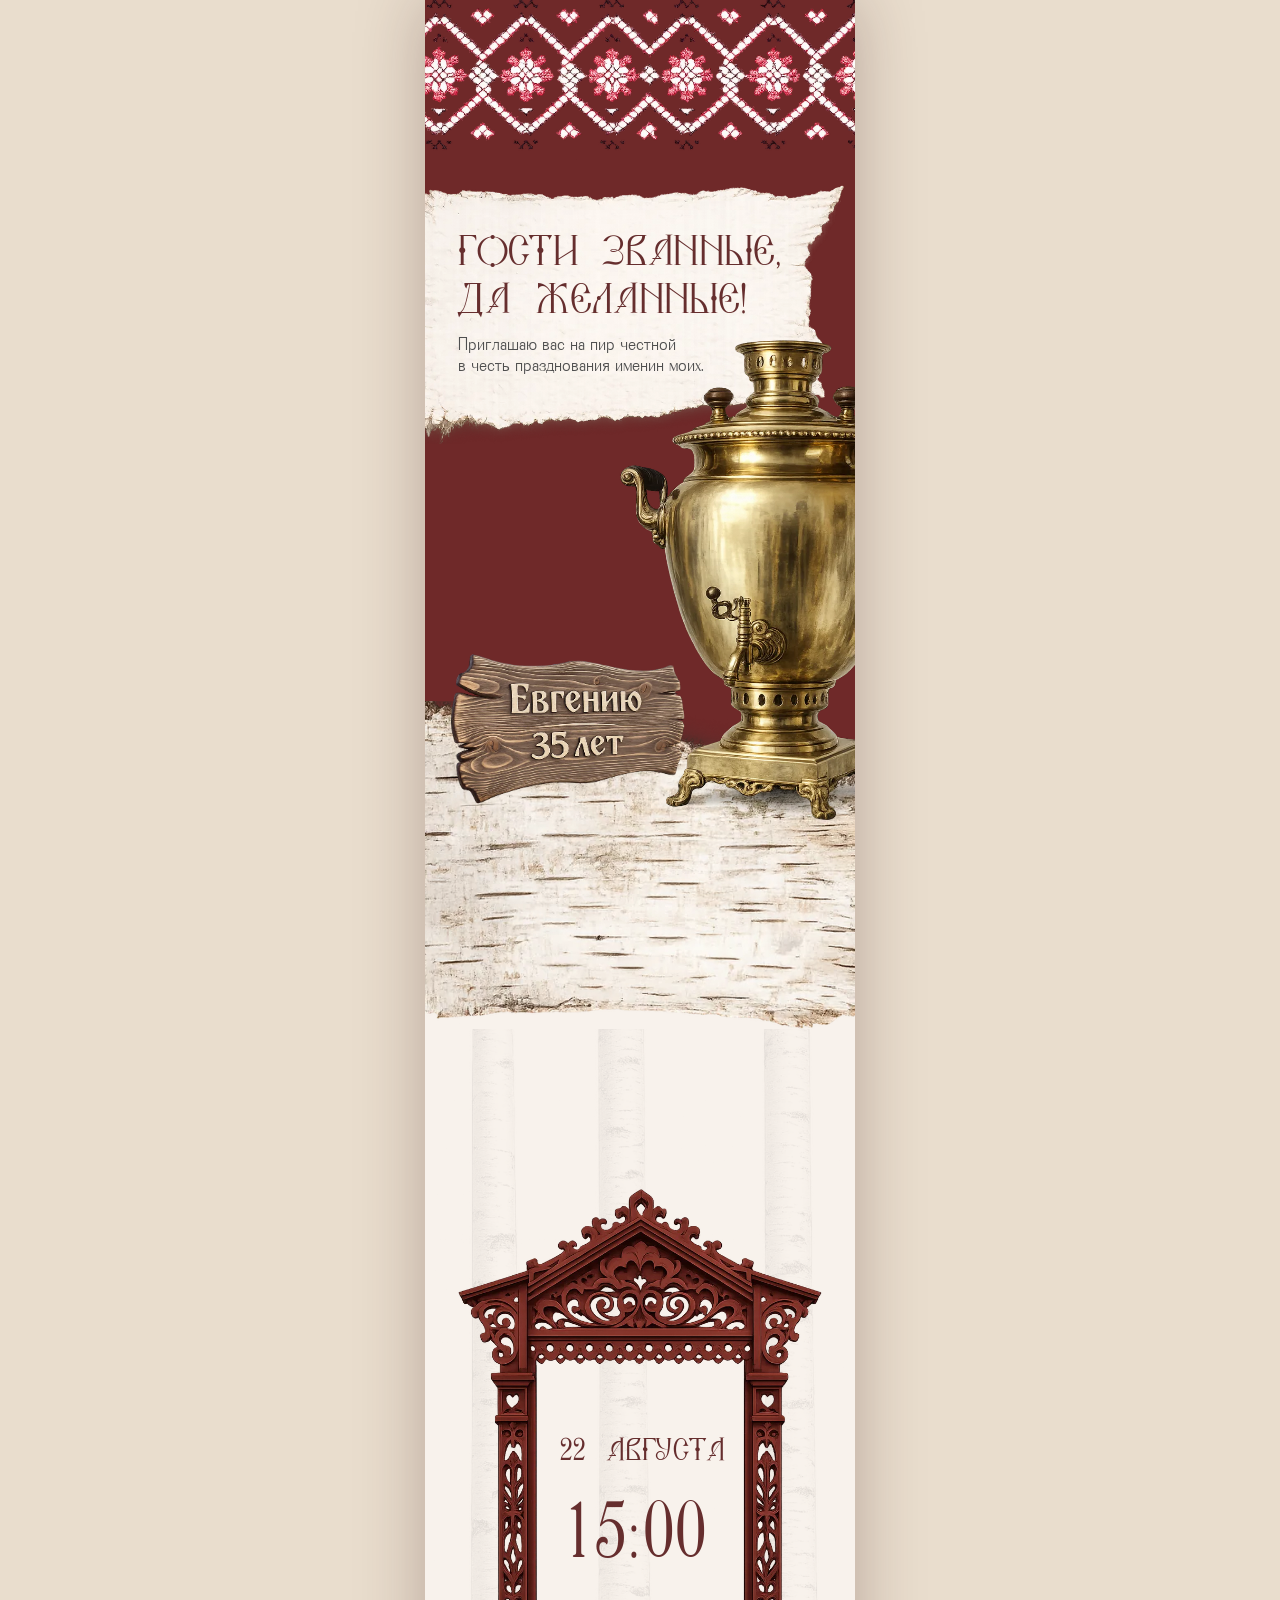
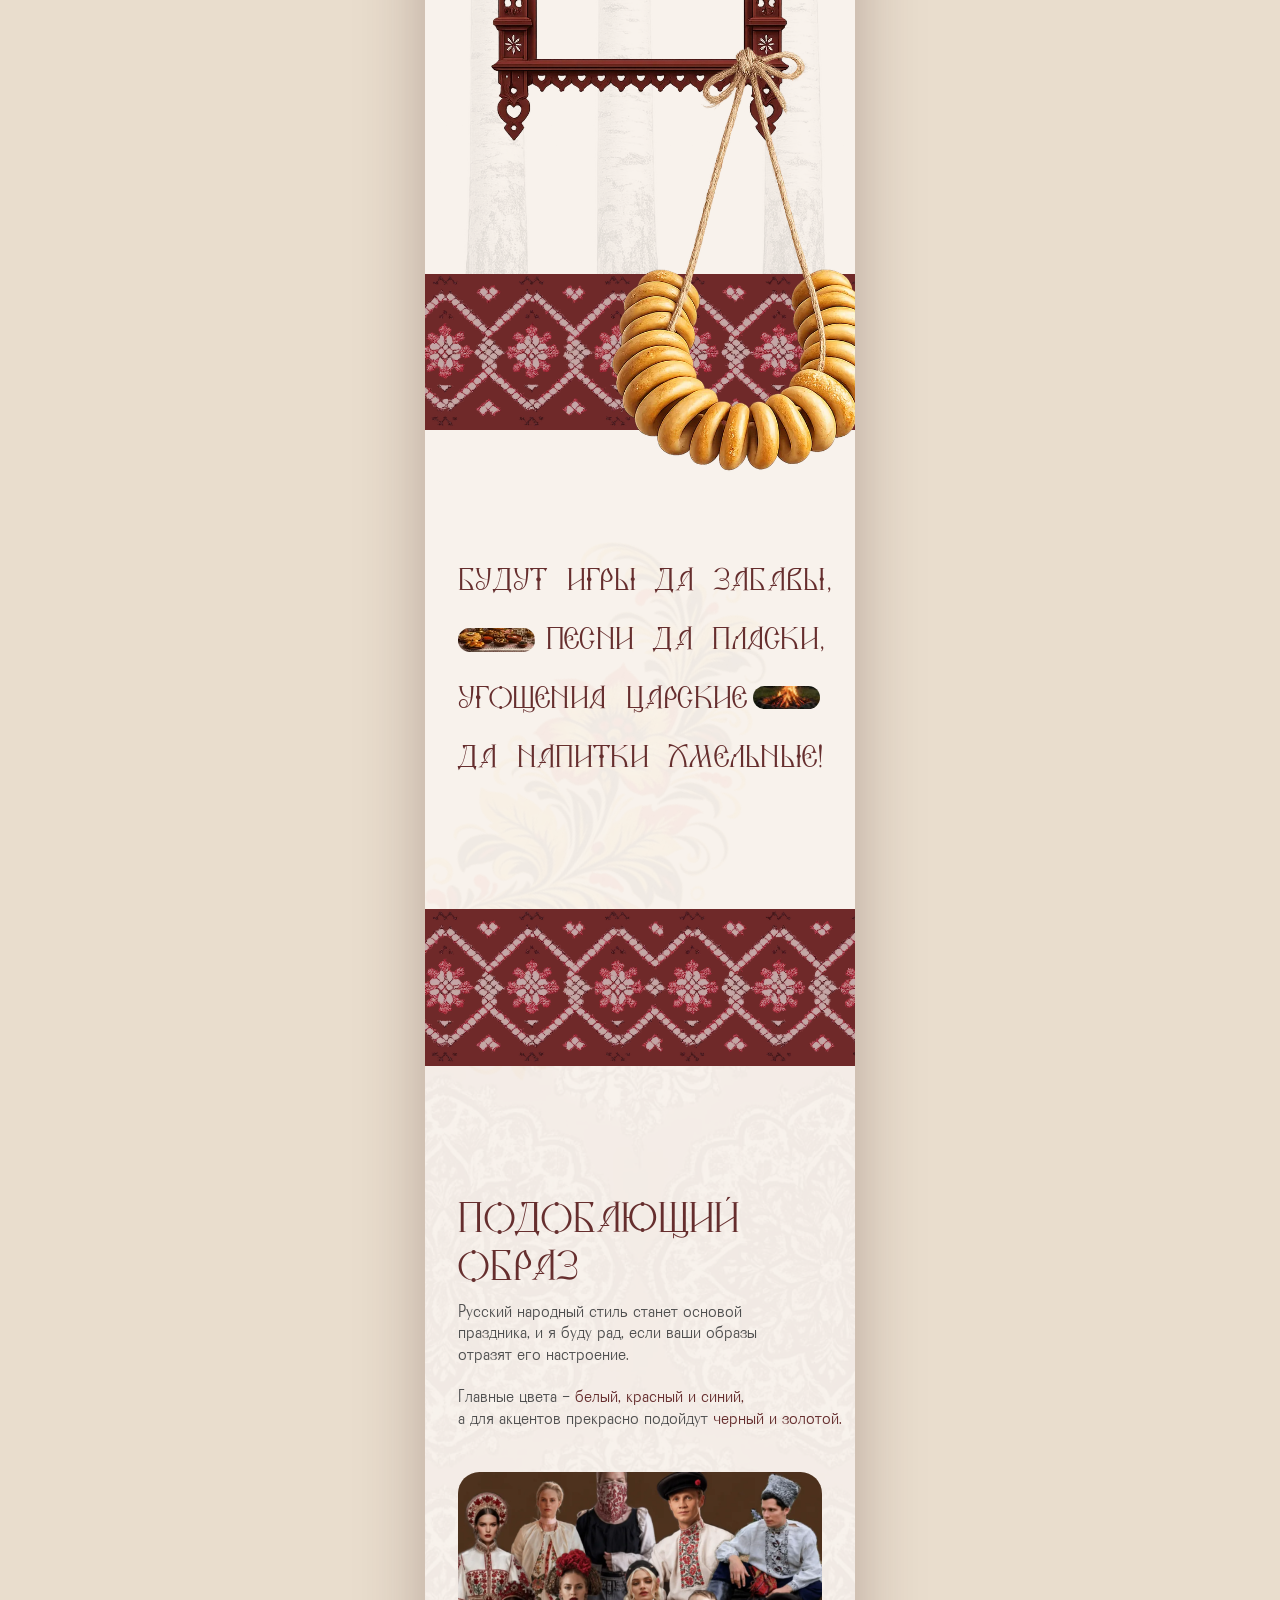
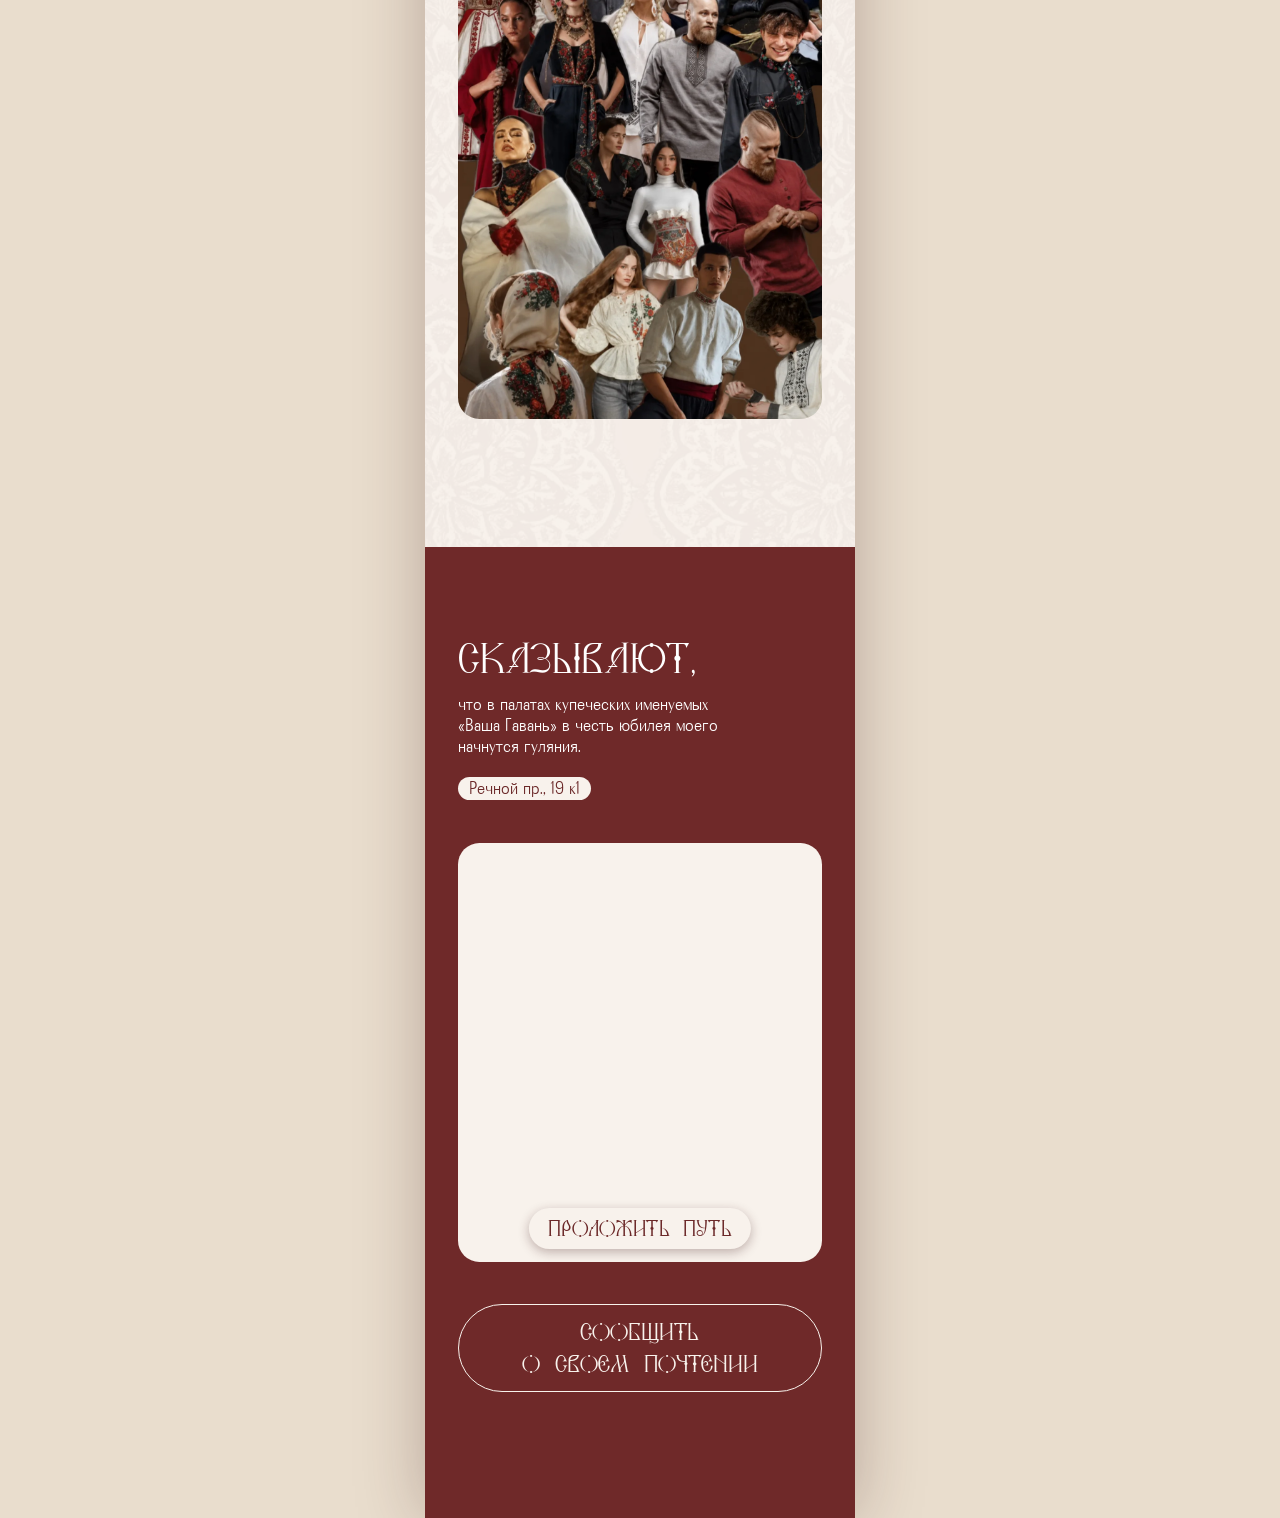
==== commit 178477af: "feat: явная кнопка маршрута и чистая карта без служебного текста Карта: - виджет вызывается координа" ====
--- a/index.html
+++ b/index.html
@@ -150,21 +150,50 @@
        target="_blank" rel="noopener">Речной пр., 19 к1</a>
 
     <div class="map-card reveal reveal--scale" data-delay="180" data-node="70:243">
+      <!-- Карта задана координатами с меткой, а не текстовым поиском: так виджет
+           не показывает строку «найдено» и не раскрывает балун с адресом и
+           кнопками. Верх и низ подрезаны рамкой — там сидит служебный текст. -->
       <iframe class="map-card__frame"
-              src="https://yandex.ru/map-widget/v1/?text=%D0%9C%D0%BE%D1%81%D0%BA%D0%BE%D0%B2%D1%81%D0%BA%D0%B0%D1%8F%20%D0%BE%D0%B1%D0%BB%D0%B0%D1%81%D1%82%D1%8C%2C%20%D0%96%D1%83%D0%BA%D0%BE%D0%B2%D1%81%D0%BA%D0%B8%D0%B9%2C%20%D0%A0%D0%B5%D1%87%D0%BD%D0%BE%D0%B9%20%D0%BF%D1%80%D0%BE%D0%B5%D0%B7%D0%B4%2C%2019&amp;z=16"
+              src="https://yandex.ru/map-widget/v1/?ll=38.098499%2C55.570807&amp;z=17&amp;l=map&amp;pt=38.098499,55.570807,pm2rdm"
               title="Карта: Ваша Гавань, Речной проезд, 19, Жуковский"
               loading="lazy" allowfullscreen></iframe>
+
+      <a class="route" href="https://yandex.ru/maps/?rtext=~55.570807%2C38.098499&amp;rtt=auto"
+         target="_blank" rel="noopener">проложить путь</a>
     </div>
 
-    <!-- Дизайнер не дал кнопке адреса назначения. Когда он появится, этот span
-         меняется на <a href="…"> — стили у обоих общие. -->
-    <span class="cta reveal reveal--up" data-delay="160" data-node="95:34">
+    <button class="cta reveal reveal--up" type="button" data-delay="160" data-node="95:34"
+            aria-haspopup="dialog" aria-controls="reply">
       сообщить<br>о своем почтении
-    </span>
+    </button>
   </section>
 
 </main>
 
+<!-- Выбор, куда слать весть. Лежит вне .stage: у сцены overflow: hidden,
+     внутри неё окно обрезалось бы по краю страницы. -->
+<div class="modal" id="reply" hidden>
+  <div class="modal__veil" data-close></div>
+
+  <div class="modal__card" role="dialog" aria-modal="true" aria-labelledby="reply-title">
+    <p class="modal__title" id="reply-title">Куда весть слать?</p>
+
+    <a class="way" href="https://max.ru/u/f9LHodD0cOIDSJJm0Rj7vngIc2kYowNfytnNdW8AWEG1l9J1xi_VRJkFlQw"
+       target="_blank" rel="noopener">
+      <!-- названия кириллицей: в Yauza TYGRA латиница рисуется чужими глифами -->
+      <img class="way__icon" src="assets/img/social-max.svg" alt="" width="44" height="44">
+      <span class="way__name">Макс</span>
+    </a>
+
+    <a class="way" href="https://t.me/+79778008068" target="_blank" rel="noopener">
+      <img class="way__icon" src="assets/img/social-telegram.svg" alt="" width="44" height="44">
+      <span class="way__name">Телеграм</span>
+    </a>
+
+    <button class="modal__close" type="button" data-close aria-label="Затворить">&#10005;</button>
+  </div>
+</div>
+
 <script src="assets/js/main.js" defer></script>
 </body>
 </html>
--- a/assets/css/style.css
+++ b/assets/css/style.css
@@ -460,20 +460,56 @@
   z-index: 26;
 }
 
+/* Рамка выше карточки и приподнята: за верхний и нижний край уходят полосы,
+   где виджет держит свой служебный текст — масштабную линейку, «Условия
+   использования», «Конфиденциальность». Метка остаётся ровно по центру. */
 .map-card__frame {
+  position: absolute;
+  left: 0;
+  top: calc(-34 * var(--u));
   display: block;
   width: 100%;
-  height: 100%;
+  height: calc(100% + 68 * var(--u));
   border: 0;
 }
 
+/* явная кнопка маршрута поверх карты */
+.route {
+  position: absolute;
+  left: 50%;
+  bottom: calc(12 * var(--u));
+  transform: translateX(-50%);
+  padding: calc(7 * var(--u)) calc(18 * var(--u));
+  border-radius: calc(20 * var(--u));
+  background: var(--paper);
+  box-shadow: 0 calc(3 * var(--u)) calc(10 * var(--u)) rgba(58, 20, 20, .3);
+  color: var(--ink-pill);
+  font-family: var(--font-display);
+  font-weight: 400;
+  font-size: calc(18 * var(--u));
+  line-height: calc(24 * var(--u));
+  text-decoration: none;
+  white-space: nowrap;
+  letter-spacing: .01em;
+  transition: background-color .25s ease, color .25s ease;
+}
+
+.route:hover,
+.route:focus-visible {
+  background: var(--crimson);
+  color: var(--paper);
+}
+
 /* --------------------------------------------------------------- отзовитесь */
 
-/* Пока это span: адреса назначения дизайнер не дал. Селектор перечисляет и <a>,
-   чтобы при появлении ссылки хватило поменять один тег в разметке. */
+/* Кнопка открывает окно выбора мессенджера. Селектор перечисляет и <a> на случай,
+   если однажды понадобится увести её прямой ссылкой. */
 .cta,
 a.cta {
   position: absolute;
+  appearance: none;
+  background: none;
+  cursor: pointer;
   left: calc(31 * var(--u));
   top: calc(4211 * var(--u));
   display: flex;
@@ -494,11 +530,124 @@
   transition: background-color .25s ease, color .25s ease;
 }
 
-a.cta:hover,
-a.cta:focus-visible {
+.cta:hover,
+.cta:focus-visible {
   background: var(--paper);
   color: var(--crimson);
 }
+
+/* ------------------------------------------------------- окно выбора связи */
+
+/* Макета у окна нет — собрано в ладу страницы: кремовая бумага, бордо, те же
+   шрифты и та же единица --u, чтобы пропорции не разъезжались с приглашением. */
+
+.modal {
+  position: fixed;
+  inset: 0;
+  display: flex;
+  align-items: center;
+  justify-content: center;
+  padding: calc(24 * var(--u));
+  z-index: 100;
+}
+
+.modal[hidden] { display: none; }
+
+.modal__veil {
+  position: absolute;
+  inset: 0;
+  background: rgba(58, 20, 20, .62);
+  opacity: 0;
+  transition: opacity .3s ease;
+}
+
+.modal__card {
+  position: relative;
+  width: calc(340 * var(--u));
+  max-width: 100%;
+  padding: calc(28 * var(--u)) calc(22 * var(--u)) calc(22 * var(--u));
+  border-radius: calc(20 * var(--u));
+  background: var(--paper);
+  box-shadow: 0 calc(20 * var(--u)) calc(50 * var(--u)) rgba(58, 20, 20, .45);
+  opacity: 0;
+  transform: translateY(calc(18 * var(--u))) scale(.96);
+  transition:
+    opacity .3s cubic-bezier(.22, .68, .3, 1),
+    transform .3s cubic-bezier(.22, .68, .3, 1);
+}
+
+.is-open .modal__veil { opacity: 1; }
+
+.is-open .modal__card {
+  opacity: 1;
+  transform: none;
+}
+
+.modal__title {
+  margin: 0 0 calc(18 * var(--u));
+  font-family: var(--font-display);
+  font-weight: 400;
+  font-size: calc(26 * var(--u));
+  line-height: calc(34 * var(--u));
+  color: var(--ink);
+  text-align: center;
+  letter-spacing: .01em;
+}
+
+.modal__close {
+  position: absolute;
+  top: calc(8 * var(--u));
+  right: calc(10 * var(--u));
+  padding: calc(6 * var(--u));
+  border: 0;
+  background: none;
+  color: var(--ink);
+  font-family: var(--font-body);
+  font-size: calc(16 * var(--u));
+  line-height: 1;
+  opacity: .55;
+  cursor: pointer;
+  transition: opacity .2s ease;
+}
+
+.modal__close:hover,
+.modal__close:focus-visible { opacity: 1; }
+
+/* строка выбора мессенджера */
+.way {
+  display: flex;
+  align-items: center;
+  gap: calc(14 * var(--u));
+  padding: calc(12 * var(--u)) calc(16 * var(--u));
+  border: calc(1 * var(--u)) solid rgba(111, 41, 41, .22);
+  border-radius: calc(16 * var(--u));
+  color: var(--ink);
+  font-family: var(--font-display);
+  font-weight: 400;
+  font-size: calc(22 * var(--u));
+  line-height: calc(28 * var(--u));
+  text-decoration: none;
+  letter-spacing: .01em;
+  transition: background-color .2s ease, border-color .2s ease, transform .2s ease;
+}
+
+.way + .way { margin-top: calc(10 * var(--u)); }
+
+.way:hover,
+.way:focus-visible {
+  background: rgba(111, 41, 41, .06);
+  border-color: rgba(111, 41, 41, .45);
+  transform: translateY(calc(-1 * var(--u)));
+}
+
+.way__icon {
+  flex: none;
+  width: calc(38 * var(--u));
+  height: calc(38 * var(--u));
+  display: block;
+}
+
+.way__name { display: block; }
 
 /* -------------------------------------------------------------- появления */
 
@@ -544,5 +693,14 @@
   }
   .art--baranki.is-in img { animation: none; }
   .pill,
-  .cta { transition: none; }
-}
+  .cta,
+  .way,
+  .route { transition: none; }
+
+  .modal__veil,
+  .modal__card {
+    opacity: 1;
+    transform: none;
+    transition: none;
+  }
+}
